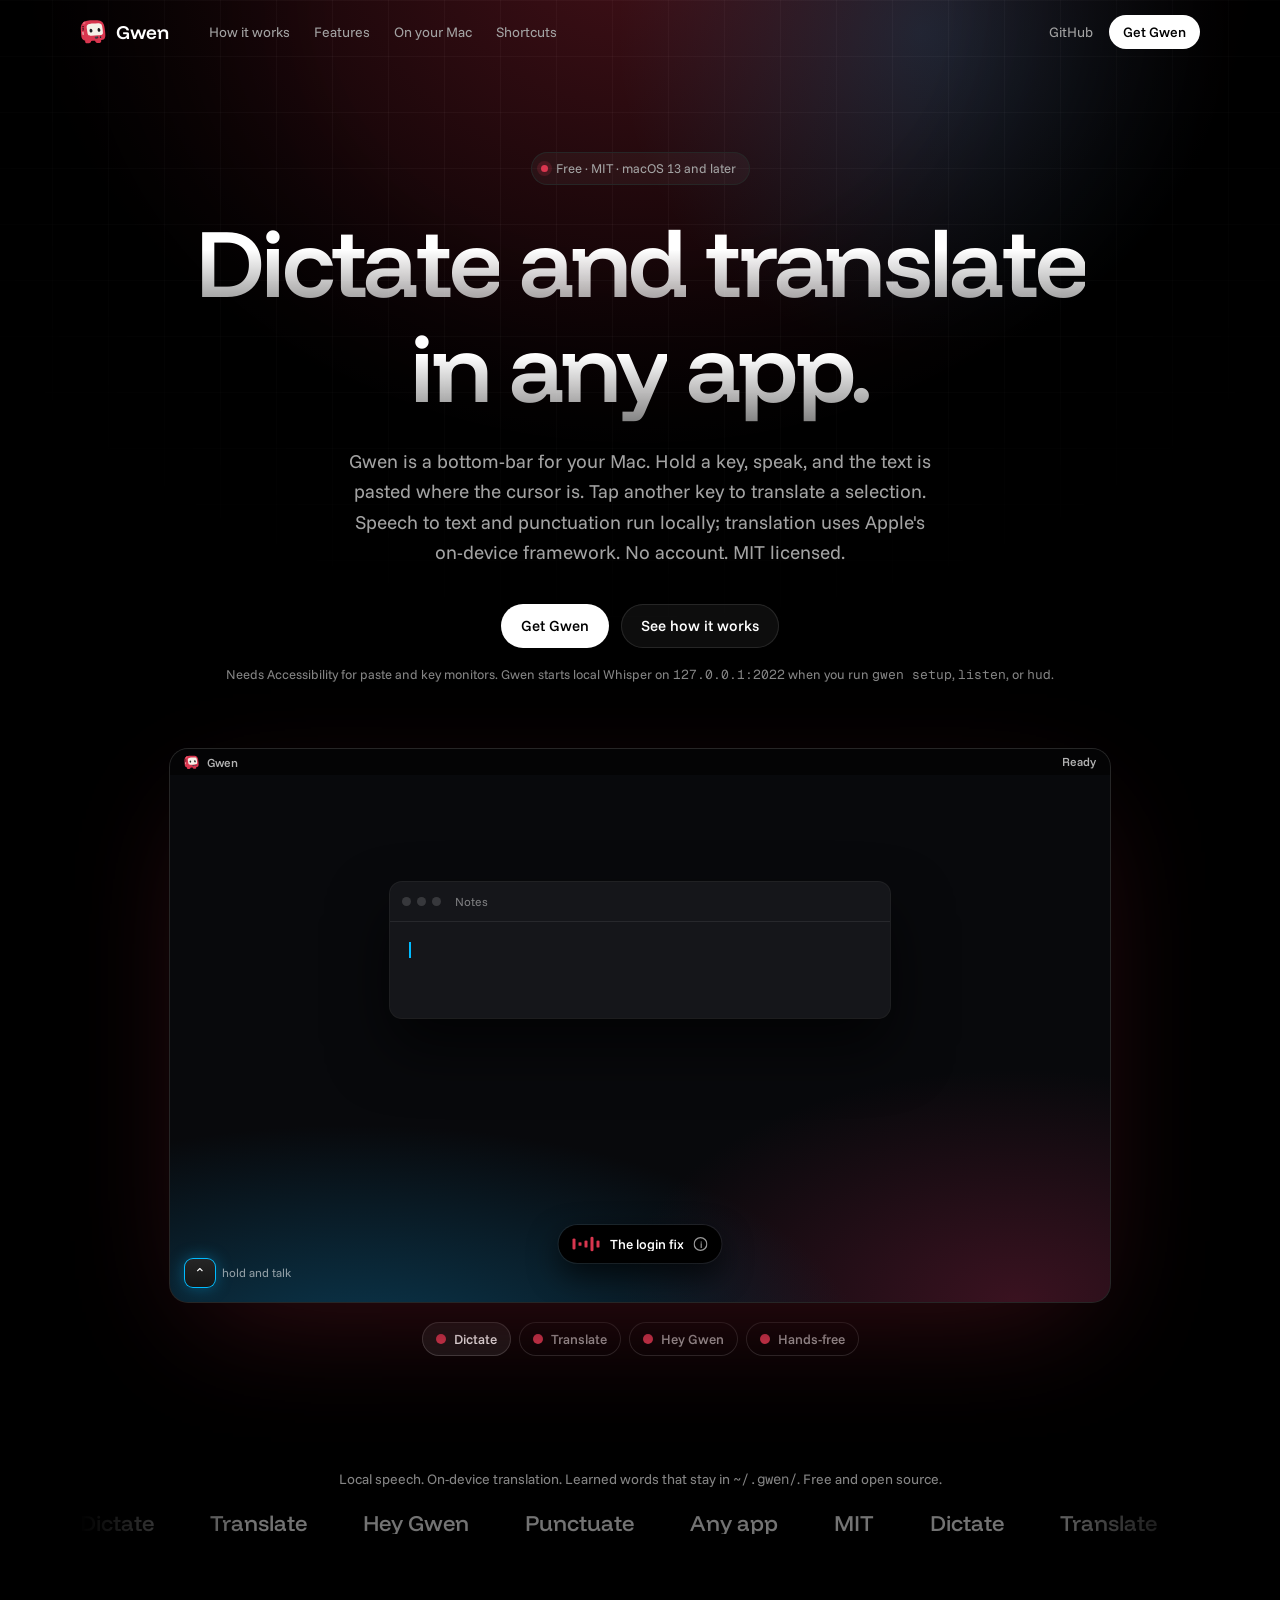
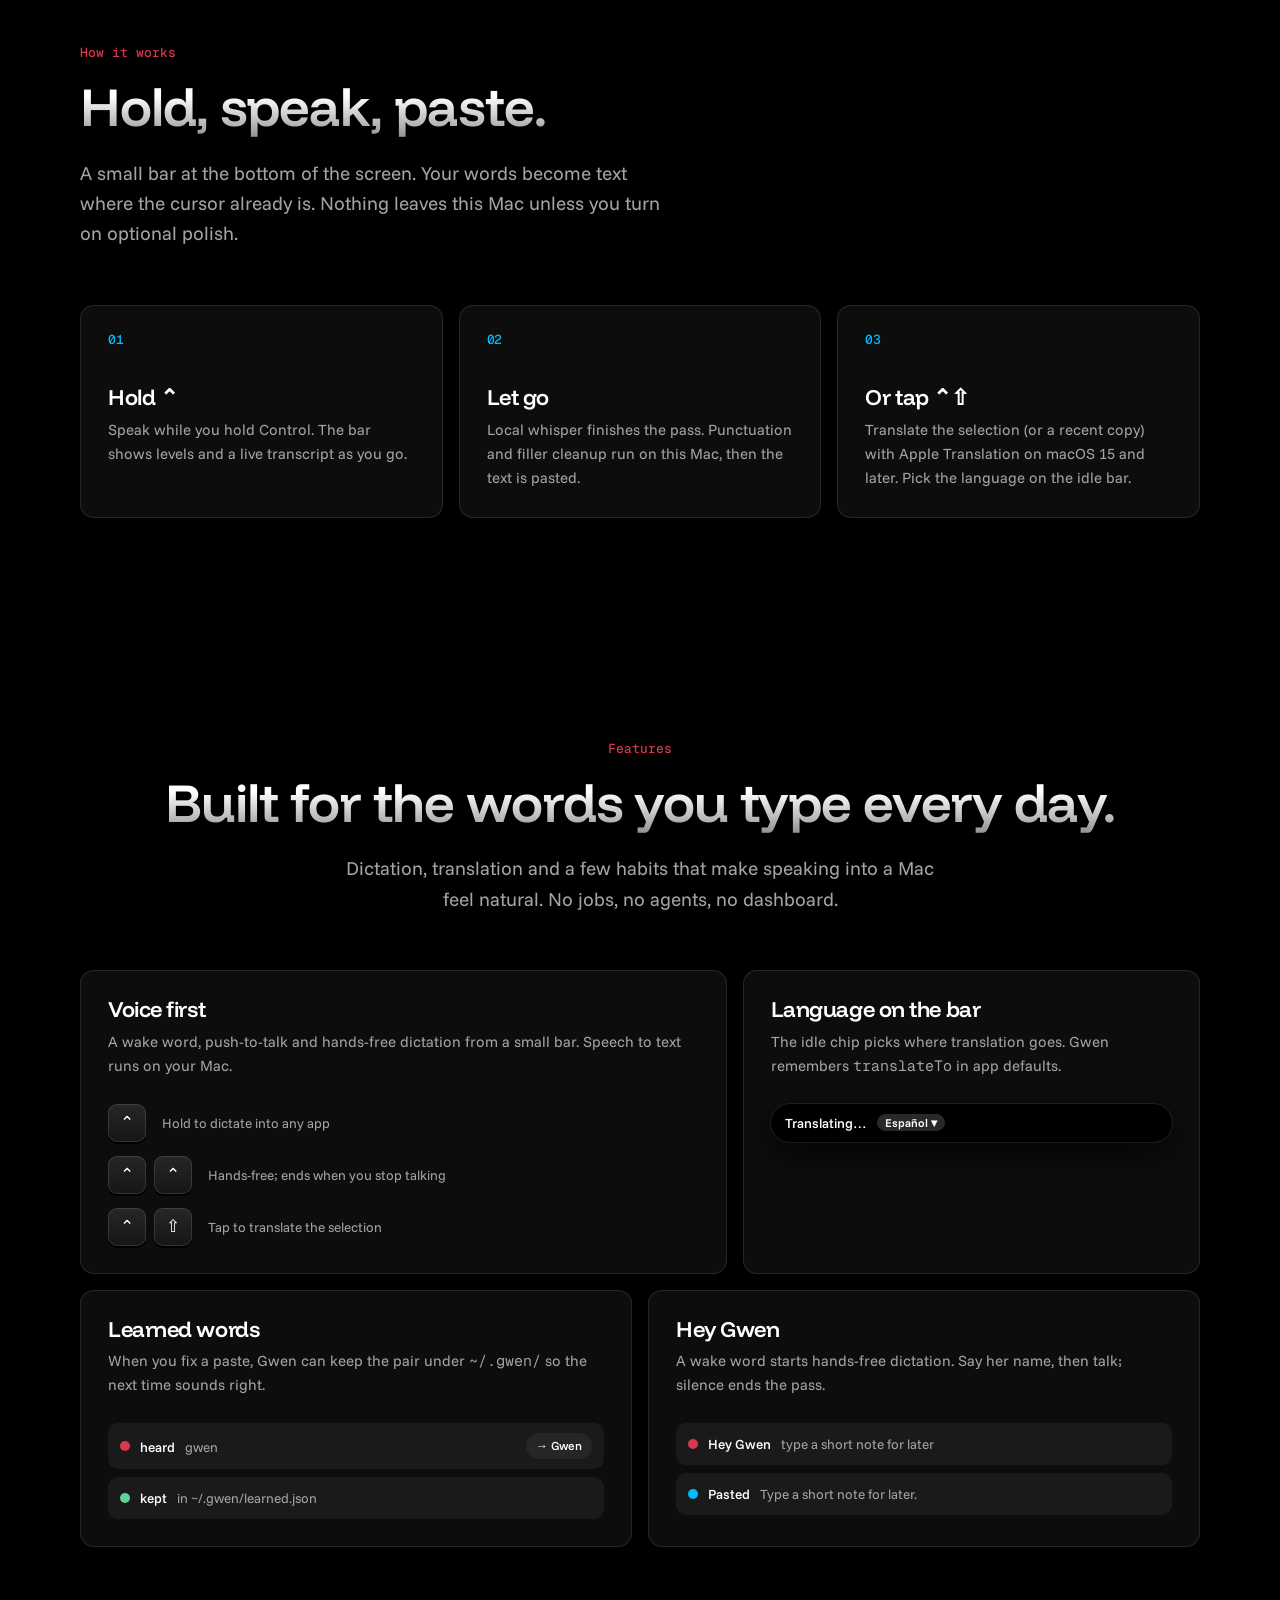
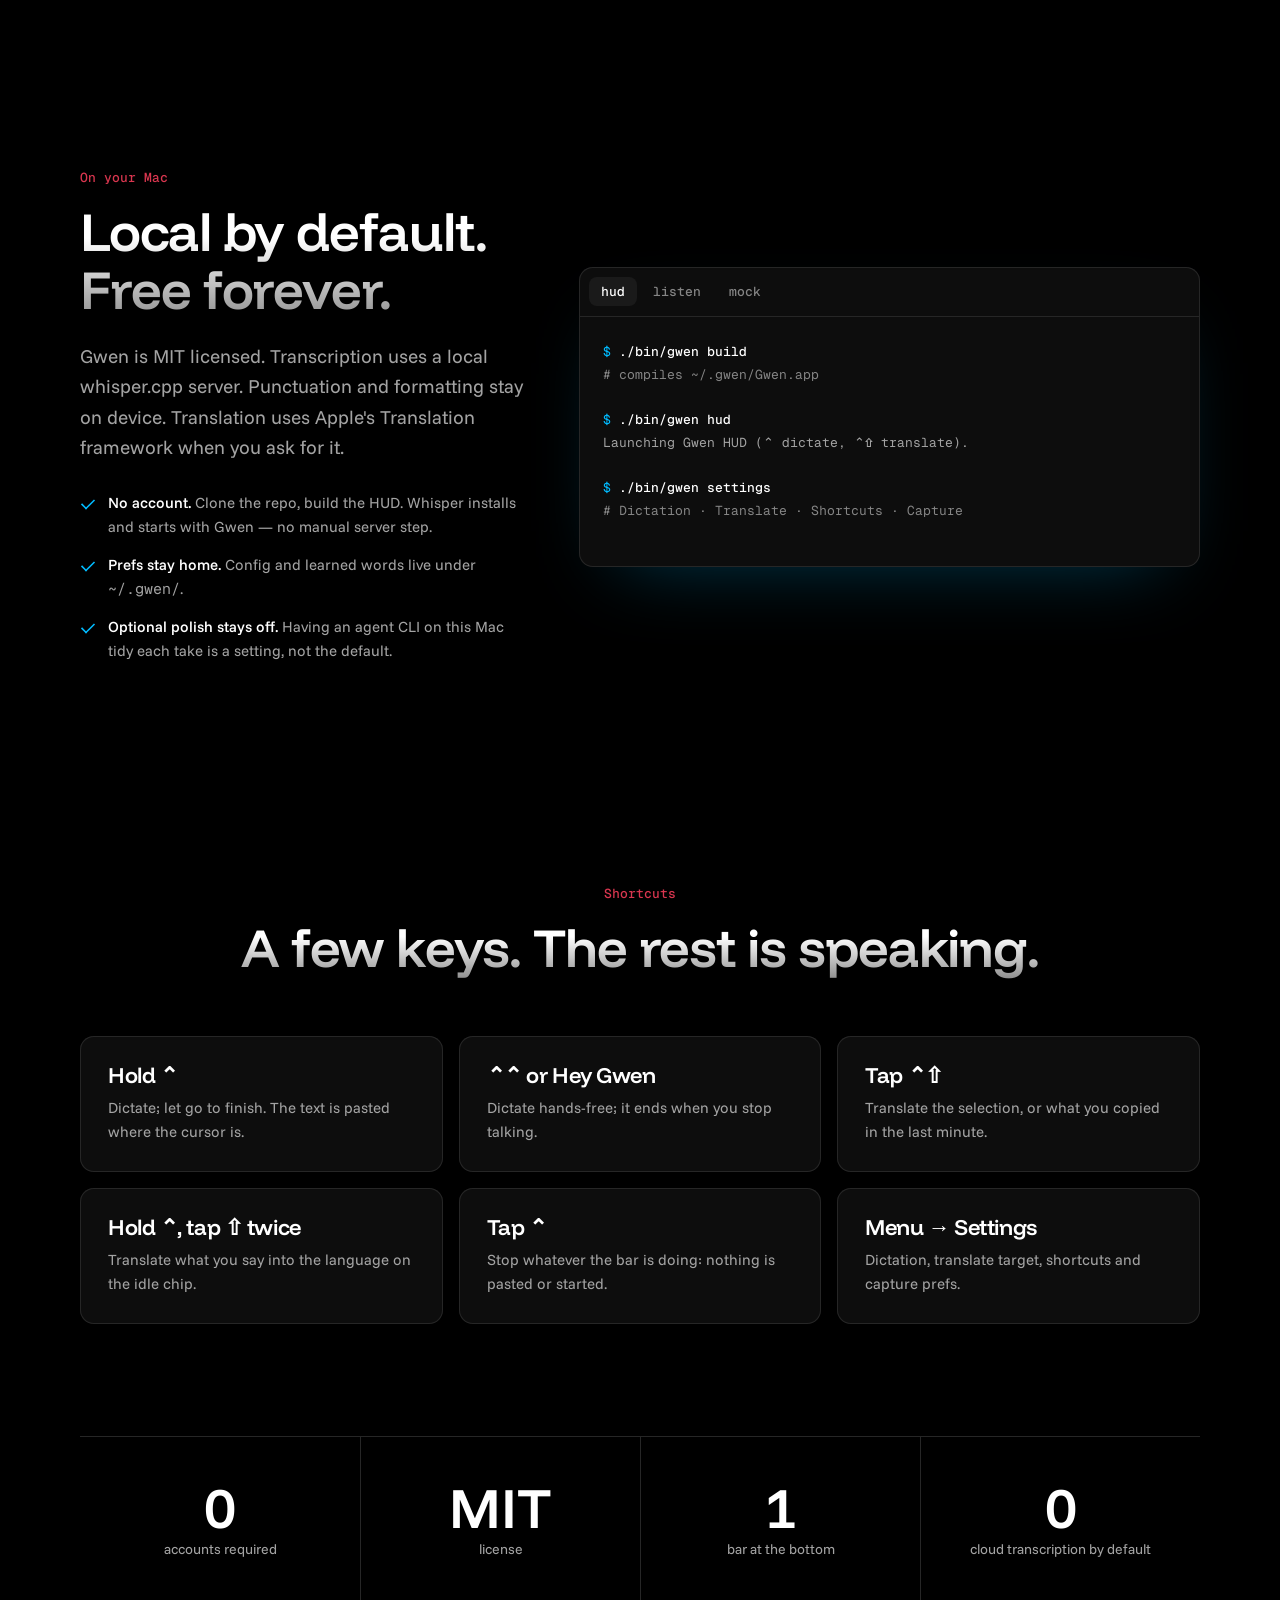
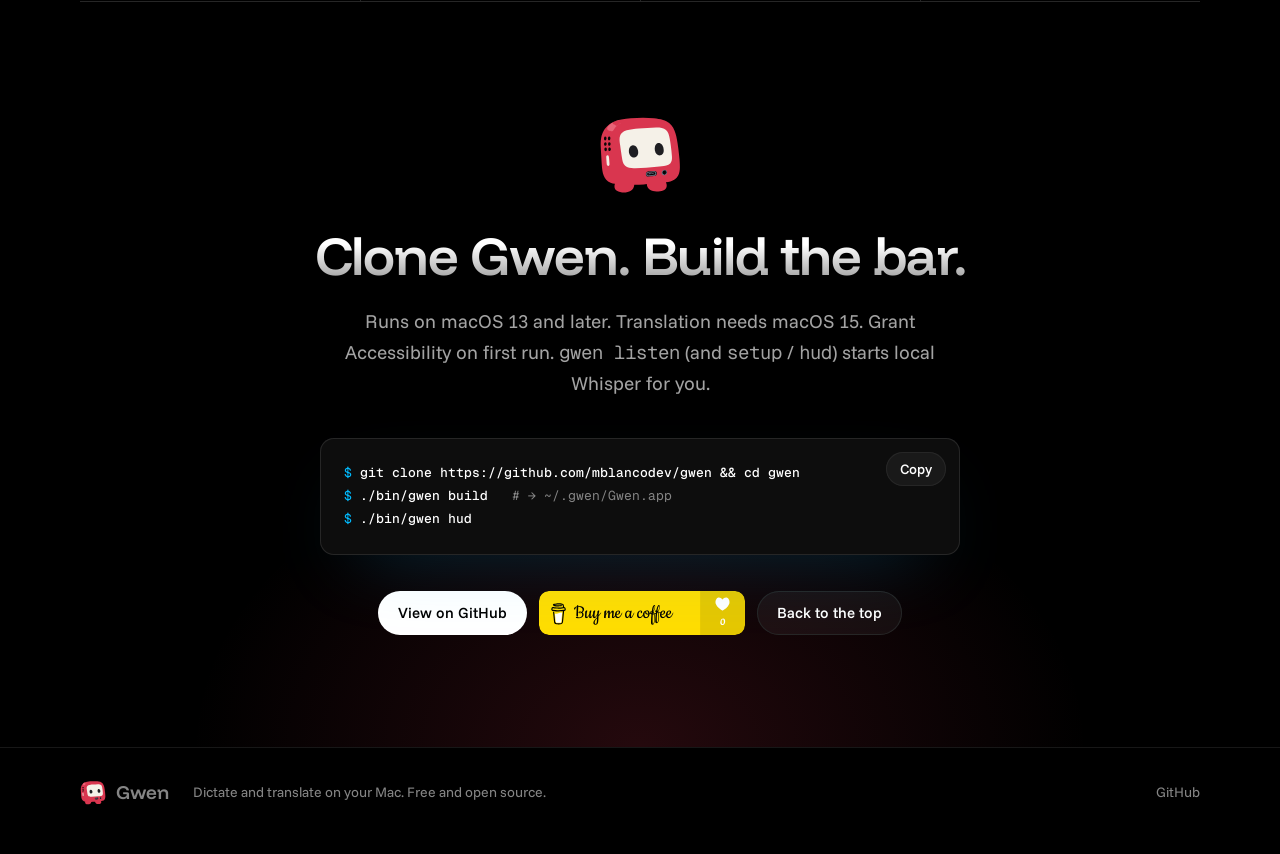
==== site/index.html @ 711492a8 "Gwen: dictation and translation in any app on macOS Hold a key, speak, and the text is pasted at the" ====
<!doctype html>
<html lang="en">
<head>
<meta charset="utf-8">
<meta name="viewport" content="width=device-width, initial-scale=1">
<meta name="color-scheme" content="dark">
<title>Gwen: dictate and translate in any app, on your Mac</title>
<meta name="description" content="Gwen is free, MIT-licensed dictation and translation for macOS. Hold a key, speak, and the text is pasted where the cursor is. Speech and translation stay on your Mac.">
<link rel="icon" href="favicon.ico" sizes="any">
<link rel="icon" type="image/svg+xml" href="favicon.svg">
<link rel="icon" type="image/png" sizes="32x32" href="favicon-32.png">
<link rel="icon" type="image/png" sizes="512x512" href="icon-512.png">
<link rel="apple-touch-icon" href="apple-touch-icon.png">
<link rel="preconnect" href="https://fonts.googleapis.com">
<link rel="preconnect" href="https://fonts.gstatic.com" crossorigin>
<link rel="stylesheet" href="https://fonts.googleapis.com/css2?family=Funnel+Display:wght@500;600&family=Funnel+Sans:wght@400;500&family=Geist+Mono:wght@400;500&display=swap">
<link rel="stylesheet" href="styles.css">
</head>
<body>
<svg width="0" height="0" style="position:absolute" aria-hidden="true"><symbol id="robot" viewBox="0 0 512 512"><defs>
    <linearGradient id="Gradient1" gradientUnits="userSpaceOnUse" x1="1292.47" y1="1421.67" x2="1276.6" y2="1465.92" gradientTransform="matrix(0.320593, 0, 0, 0.313243, -88.057869, -88.233398)">
      <stop class="stop0" offset="0" stop-opacity="1" stop-color="rgb(104,103,127)"/>
      <stop class="stop1" offset="1" stop-opacity="1" stop-color="rgb(107,118,136)"/>
    </linearGradient>
  </defs>
  <path id="body" fill="var(--body)" d="M 126.506 37.201 C 132.237 35.391 136.259 34.781 142.095 33.531 C 161.193 29.431 180.079 27.221 199.531 25.621 C 246.26 21.761 294.278 20.711 340.944 25.661 C 358.666 27.541 379.547 30.671 396.536 36.071 C 403.429 38.321 410.137 41.071 416.598 44.311 C 466.926 69.581 477.244 127.411 484.807 176.861 C 488.118 198.521 490.948 220.251 493.299 242.031 C 496.318 269.311 499.574 297.961 499.101 325.461 C 498.843 340.411 496.518 359.281 489.537 372.601 C 479.794 391.211 461.251 404.801 441.016 410.971 C 432.383 413.601 422.884 414.701 413.851 415.631 C 421.644 430.811 421.938 450.801 406.173 461.241 C 393.362 469.731 382.936 470.721 368.156 472.191 C 334.923 475.481 299.895 465.401 297.27 427.311 C 291.249 427.691 285.186 428.551 279.076 429.011 C 259.815 430.621 240.489 431.441 221.157 431.461 C 217.613 471.221 181.259 481.191 146.42 478.101 C 114.201 475.251 92.088 459.611 103.039 425.881 C 93.791 424.251 85.452 422.811 76.716 419.171 C 32.729 400.851 26.708 356.071 23.477 315.531 C 22.15 297.081 21.04 278.621 20.152 260.141 C 19.138 242.101 17.697 224.221 16.999 206.101 C 16.177 184.741 15.511 165.491 19.516 144.301 C 22.746 127.231 26.497 117.101 34.63 101.801 L 37.509 97.101 C 39.494 93.581 42.491 89.541 44.985 86.321 C 59.709 67.311 75.322 56.071 97.348 46.591 C 103.219 43.781 120.123 38.801 126.506 37.201 Z"/>
  <path id="shine" fill="var(--shine)" d="M 97.348 46.591 C 103.219 43.781 120.123 38.801 126.506 37.201 L 126.988 37.521 C 122.822 38.951 118.46 39.881 114.22 41.251 C 106.946 43.591 100.555 45.771 93.997 49.751 C 92.319 50.771 89.896 51.401 88.791 53.111 C 90.381 53.581 88.993 52.211 90.808 53.231 C 91.1 54.951 89.883 55.731 89.976 56.391 C 90.391 59.281 92.561 62.751 95.853 63.171 C 101.22 63.831 103.801 69.111 109.184 70.161 C 110.26 70.371 112.409 73.411 113.309 72.871 C 117.161 70.531 136.46 55.761 140.483 56.881 C 125.945 62.171 108.384 76.841 100.04 89.351 C 97.976 92.451 91.947 102.361 89.668 103.541 C 84.439 106.241 69.774 103.941 64.237 101.251 C 60.396 99.381 58.054 97.781 56.311 93.691 C 54.659 89.811 55.717 84.561 57.654 80.821 C 63.59 69.371 75.104 60.101 86.182 53.461 C 89.177 51.661 95.73 48.911 97.348 46.591 Z"/>
  <path id="screen" fill="var(--screen, rgb(245,241,232))" d="M 355.021 81.991 C 374.777 81.461 399.148 83.911 414.48 97.231 C 429 109.841 433.238 129.401 436.738 147.281 C 439.601 162.501 441.98 177.791 443.869 193.151 C 446.695 215.131 449.413 237.421 450.781 259.521 C 451.632 274.111 450.843 290.141 440.216 301.511 C 427.439 315.161 406.128 316.411 388.444 318.141 L 358.862 320.931 C 315.091 325.011 271.231 328.101 227.317 330.191 C 206.553 330.901 181.643 330.231 165.493 315.661 C 151.345 302.891 148.689 283.031 145.879 265.341 C 144.242 255.181 142.69 245.001 141.224 234.811 C 139.101 220.441 137.084 206.051 135.174 191.651 C 131.819 166.851 125.392 136.091 145.099 116.261 C 161.404 99.861 187.181 96.201 209.289 93.231 C 222.366 91.511 235.475 90.051 248.616 88.841 C 283.987 85.321 319.48 83.041 355.021 81.991 Z"/>
  <path id="eye-l" fill="rgb(30,30,34)" d="M 213.082 190.351 C 245.885 188.891 261.572 260.151 220.467 265.361 C 180.845 266.501 176.527 193.821 213.082 190.351 Z"/>
  <path id="eye-r" fill="rgb(30,30,34)" d="M 367.271 176.521 C 385.623 175.181 395.051 191.341 398.799 206.651 C 403.175 224.551 400.928 247.271 379.368 252.071 C 345.65 256.021 336.305 201.151 355.679 182.321 C 359.035 179.061 362.722 177.471 367.271 176.521 Z"/>
  <path fill="rgb(20,20,23)" d="M 340.941 347.041 C 350.248 346.321 357.041 348.221 358.833 358.721 C 360.18 364.891 357.304 375.331 350.264 377.131 C 338.193 380.211 322.612 380.271 310.196 381.591 C 300.543 382.561 293.557 381.141 292.111 370.021 C 291.104 362.481 294.131 353.071 302.345 350.731 C 306.637 349.511 312.854 349.471 317.364 349.091 L 340.941 347.041 Z"/>
  <path fill="rgb(114,119,139)" d="M 342.996 349.501 C 350.392 349.231 354.329 353.861 354.691 360.611 C 355.361 372.991 350.132 375.801 338.946 376.521 C 328.027 377.221 317.156 378.531 306.32 379.181 C 299.908 379.401 295.509 376.951 294.705 370.421 C 292.393 351.661 304.438 352.581 318.111 351.491 L 342.996 349.501 Z"/>
  <path fill="rgb(6,6,7)" d="M 321.513 372.941 C 315.95 372.551 310.061 374.941 304.518 373.821 C 303.008 373.521 301.963 372.741 301.165 371.451 C 299.78 369.211 299.754 365.091 300.405 362.611 C 300.841 360.961 302.062 359.061 303.668 358.271 C 307.189 356.521 342.146 353.661 345.714 354.961 C 347.199 355.501 348.494 357.251 349.017 358.661 C 350.276 362.081 349.254 366.101 347.635 369.211 C 347.888 372.901 324.417 373.891 321.513 372.941 Z"/>
  <path fill="rgb(155,162,182)" d="M 347.635 369.211 C 347.888 372.901 324.417 373.891 321.513 372.941 C 329.149 372.101 341.024 372.521 347.635 369.211 Z"/>
  <path fill="url(#Gradient1)" d="M 307.23 363.771 C 309.898 362.191 334.891 361.481 339.533 360.711 C 340.072 360.621 340.793 360.971 341.265 361.241 C 341.697 362.291 341.646 362.221 341.412 363.341 C 340.396 364.541 338.802 364.691 337.228 364.741 C 328.146 365.011 319.179 366.301 310.125 366.831 C 308.314 366.931 306.843 366.831 306.435 364.981 C 306.772 364.121 306.567 364.401 307.23 363.771 Z"/>
  <path fill="rgb(155,162,182)" d="M 307.23 363.771 C 309.898 362.191 334.891 361.481 339.533 360.711 C 340.072 360.621 340.793 360.971 341.265 361.241 C 338.847 361.991 330.544 362.281 327.578 362.561 C 321.067 363.191 314.396 363.791 307.878 364.241 C 307.301 363.911 307.487 364.101 307.23 363.771 Z"/>
  <path id="led" fill="var(--led)" d="M 57.575 251.081 C 67.215 251.731 66.96 262.991 67.483 270.051 C 68.362 281.921 69.712 293.981 70.191 305.881 C 70.395 310.941 68.142 314.721 63.009 316.231 C 58.824 315.951 54.929 313.121 54.118 308.981 C 52.642 301.461 52.418 293.451 51.768 285.761 C 51.05 277.281 50.214 268.541 50.198 260.031 C 50.288 255.601 53.17 252.001 57.575 251.081 Z"/>
  <path fill="rgb(114,119,139)" d="M 403.864 339.111 C 412.189 338.471 419.021 343.401 420.792 351.391 C 421.924 356.451 420.938 361.731 418.053 366.071 C 415.033 370.581 411.217 372.521 406.067 373.591 C 383.218 375.911 381.561 342.701 403.864 339.111 Z"/>
  <path fill="rgb(6,6,7)" d="M 401.848 344.391 C 408.798 342.871 414.859 345.701 416.307 352.881 C 417.02 356.521 416.238 360.281 414.128 363.361 C 412.334 365.921 409.653 367.791 406.506 368.361 C 404.265 368.761 401.957 368.591 399.799 367.881 C 389.271 362.871 391.188 348.951 401.848 344.391 Z"/>
  <path fill="rgb(20,20,23)" d="M 401.848 344.391 C 408.798 342.871 414.859 345.701 416.307 352.881 C 417.02 356.521 416.238 360.281 414.128 363.361 C 412.334 365.921 409.653 367.791 406.506 368.361 C 404.265 368.761 401.957 368.591 399.799 367.881 C 404.631 366.071 406.739 366.531 409.984 361.071 C 411.566 358.401 412.032 354.471 410.882 351.561 C 408.667 345.971 406.299 346.431 402.137 344.531 L 401.848 344.391 Z"/>
  <path fill="rgb(6,6,7)" d="M 66.418 137.031 C 67.072 136.991 68.934 136.881 69.444 137.021 C 77.457 139.281 77.167 152.531 72.783 157.801 C 71.928 158.831 70.752 159.611 69.662 160.341 C 60.442 160.781 59.487 150.921 61.083 144.151 C 61.836 140.951 63.516 138.661 66.418 137.031 Z"/>
  <path fill="rgb(6,6,7)" d="M 43.517 137.011 C 53.509 136.771 54.79 156.551 44.931 160.841 C 34.185 161.501 33.781 140.631 43.517 137.011 Z"/>
  <path fill="rgb(6,6,7)" d="M 69.017 204.001 C 69.858 203.981 71.597 203.891 72.339 204.181 C 78.384 206.501 79.536 214.821 77.569 220.121 C 76.527 222.931 75.052 224.601 72.338 225.841 C 61.729 227.541 58.778 208.711 69.017 204.001 Z"/>
  <path fill="rgb(6,6,7)" d="M 67.439 171.501 C 76.209 170.771 78.131 179.681 76.5 186.551 C 75.785 189.551 73.972 191.661 71.228 193.171 C 60.605 195.971 57.77 176.031 67.439 171.501 Z"/>
  <path fill="rgb(6,6,7)" d="M 44.774 204.651 C 53.4 204.171 55.127 213.121 53.625 219.851 C 52.94 222.911 51.027 224.981 48.255 226.491 C 39.173 227.081 37.609 217.491 39.404 210.691 C 40.186 207.741 42.09 206.031 44.774 204.651 Z"/>
  <path fill="rgb(6,6,7)" d="M 44.197 171.801 C 54.325 172.341 55.699 189.941 45.944 194.011 C 41.959 194.071 39.077 192.151 37.987 188.391 C 36.128 181.961 36.862 174.071 44.197 171.801 Z"/></symbol></svg>

<nav id="nav"><div class="wrap">
  <a class="brand" style="--body:#d9364f;--shine:#ea6377;--led:#f4f0e6" href="#top"><svg aria-hidden="true"><use href="#robot"/></svg>Gwen</a>
  <ul>
    <li><a href="#how">How it works</a></li>
    <li><a href="#features">Features</a></li>
    <li><a href="#local">On your Mac</a></li>
    <li><a href="#keys">Shortcuts</a></li>
  </ul>
  <div class="right">
    <a href="https://github.com/mblancodev/gwen">GitHub</a>
    <a class="btn primary small" href="#install">Get Gwen</a>
  </div>
</div></nav>

<main id="top">
<section class="hero"><div class="wrap">
  <div class="pill"><i></i><span class="shiny">Free · MIT · macOS 13 and later</span></div>
  <h1><span style="--i:0">Dictate</span> <span style="--i:1">and</span> <span style="--i:2">translate</span><br><span style="--i:3">in</span> <span style="--i:4">any</span> <span style="--i:5">app.</span></h1>
  <p class="lede">Gwen is a bottom-bar for your Mac. Hold a key, speak, and the text is pasted where the cursor is. Tap another key to translate a selection. Speech to text and punctuation run locally; translation uses Apple's on-device framework. No account. MIT licensed.</p>
  <div class="cta">
    <a class="btn primary" href="#install">Get Gwen</a>
    <a class="btn ghost" href="#how">See how it works</a>
  </div>
  <small>Needs Accessibility for paste and key monitors. Gwen starts local Whisper on <code>127.0.0.1:2022</code> when you run <code>gwen setup</code>, <code>listen</code>, or <code>hud</code>.</small>

  <div class="desk" id="desk" aria-label="Demo: Gwen's bar at the bottom of the screen" role="img">
    <div class="menubar"><span><svg class="gwen"><use href="#robot"/></svg>Gwen</span><span id="mb">Ready</span></div>
    <div class="win" id="win"><div><i></i><i></i><i></i><span>Notes</span></div><p id="doc"></p></div>
    <div class="held" id="held"></div>
    <div class="bar off" id="bar"><svg class="sine" viewBox="0 0 30 16"><path d="M1 8Q5.7 0 10.3 8T19.7 8T29 8"/></svg><span class="wave"><i style="--i:0"></i><i style="--i:1"></i><i style="--i:2"></i><i style="--i:3"></i><i style="--i:4"></i></span><span id="say"></span><span class="chip" id="chip"></span><i class="info">i</i></div>
    <svg class="peek gwen" id="peek"><use href="#robot"/></svg><span class="say" id="line"></span>
    <i class="tapdot"></i>
  </div>
  <div class="scenes" id="scenes" role="group" aria-label="Pick a demo"></div>
</div></section>

<section class="loop" aria-label="What Gwen does"><div class="wrap">
  <p>Local speech. On-device translation. Learned words that stay in <code>~/.gwen/</code>. Free and open source.</p>
  <div class="mask"><div class="track" id="track"><span>Dictate</span><span>Translate</span><span>Hey Gwen</span><span>Punctuate</span><span>Any app</span><span>MIT</span></div></div>
</div></section>

<section id="how"><div class="wrap">
  <div class="head rv"><p class="kicker">How it works</p><h2 class="h2">Hold, speak, paste.</h2>
    <p class="lede">A small bar at the bottom of the screen. Your words become text where the cursor already is. Nothing leaves this Mac unless you turn on optional polish.</p></div>
  <ul class="pipe" style="grid-template-columns: repeat(3, 1fr)">
    <li class="card rv" style="--d:0"><h3>Hold ⌃</h3><p>Speak while you hold Control. The bar shows levels and a live transcript as you go.</p></li>
    <li class="card rv" style="--d:1"><h3>Let go</h3><p>Local whisper finishes the pass. Punctuation and filler cleanup run on this Mac, then the text is pasted.</p></li>
    <li class="card rv" style="--d:2"><h3>Or tap ⌃⇧</h3><p>Translate the selection (or a recent copy) with Apple Translation on macOS 15 and later. Pick the language on the idle bar.</p></li>
  </ul>
</div></section>

<section id="features"><div class="wrap">
  <div class="head center rv"><p class="kicker">Features</p><h2 class="h2">Built for the words you type every day.</h2>
    <p class="lede">Dictation, translation and a few habits that make speaking into a Mac feel natural. No jobs, no agents, no dashboard.</p></div>
  <div class="bento">
    <article class="card c7 rv" style="--glow:#d9364f38"><h3>Voice first</h3><p>A wake word, push-to-talk and hands-free dictation from a small bar. Speech to text runs on your Mac.</p>
      <div class="art keys">
        <div><kbd>⌃</kbd><span>Hold to dictate into any app</span></div>
        <div><kbd>⌃</kbd><kbd>⌃</kbd><span>Hands-free; ends when you stop talking</span></div>
        <div><kbd>⌃</kbd><kbd>⇧</kbd><span>Tap to translate the selection</span></div>
      </div></article>
    <article class="card c5 rv" style="--d:1;--glow:#d9364f38"><h3>Language on the bar</h3><p>The idle chip picks where translation goes. Gwen remembers <code>translateTo</code> in app defaults.</p>
      <div class="art">
        <div class="bar" style="position:relative;opacity:1;translate:none;bottom:auto;left:auto;transform:none;margin:0;max-width:100%" data-mode="translate"><span class="wave"><i style="--i:0"></i><i style="--i:1"></i><i style="--i:2"></i></span><span>Translating…</span><span class="chip">Español</span></div>
      </div></article>
    <article class="card c6 rv" style="--d:0"><h3>Learned words</h3><p>When you fix a paste, Gwen can keep the pair under <code>~/.gwen/</code> so the next time sounds right.</p>
      <div class="art rows">
        <div><i class="swatch" style="--c:var(--cherry)"></i><b>heard</b> gwen <span class="btn ghost">→ Gwen</span></div>
        <div><i class="swatch" style="--c:var(--good)"></i><b>kept</b> in ~/.gwen/learned.json</div>
      </div></article>
    <article class="card c6 rv" style="--d:1"><h3>Hey Gwen</h3><p>A wake word starts hands-free dictation. Say her name, then talk; silence ends the pass.</p>
      <div class="art rows">
        <div><i class="swatch" style="--c:var(--cherry)"></i><b>Hey Gwen</b> type a short note for later</div>
        <div><i class="swatch" style="--c:var(--cyan)"></i><b>Pasted</b> Type a short note for later.</div>
      </div></article>
  </div>
</div></section>

<section id="local"><div class="wrap split">
  <div class="rv"><p class="kicker">On your Mac</p><h2 class="h2">Local by default. Free forever.</h2>
    <p class="lede">Gwen is MIT licensed. Transcription uses a local whisper.cpp server. Punctuation and formatting stay on device. Translation uses Apple's Translation framework when you ask for it.</p>
    <ul class="ticks">
      <li><b>No account.</b> Clone the repo, build the HUD. Whisper installs and starts with Gwen — no manual server step.</li>
      <li><b>Prefs stay home.</b> Config and learned words live under <code>~/.gwen/</code>.</li>
      <li><b>Optional polish stays off.</b> Having an agent CLI on this Mac tidy each take is a setting, not the default.</li>
    </ul></div>
  <div class="term rv" style="--d:1">
    <div role="tablist" aria-label="Gwen commands">
      <button role="tab" aria-selected="true" aria-controls="p-hud" id="t-hud">hud</button>
      <button role="tab" aria-selected="false" aria-controls="p-listen" id="t-listen" tabindex="-1">listen</button>
      <button role="tab" aria-selected="false" aria-controls="p-mock" id="t-mock" tabindex="-1">mock</button>
    </div>
    <div role="tabpanel" id="p-hud" aria-labelledby="t-hud"><pre><span class="a">$</span> <b>./bin/gwen build</b>
<span class="c"># compiles ~/.gwen/Gwen.app</span>

<span class="a">$</span> <b>./bin/gwen hud</b>
Launching Gwen HUD (⌃ dictate, ⌃⇧ translate).

<span class="a">$</span> <b>./bin/gwen settings</b>
<span class="c"># Dictation · Translate · Shortcuts · Capture</span></pre></div>
    <div role="tabpanel" id="p-listen" aria-labelledby="t-listen" hidden><pre><span class="c"># ensures Whisper on 127.0.0.1:2022 (installs on first run)</span>
<span class="a">$</span> <b>./bin/gwen listen</b>
gwen listen: hold ⌃ to dictate, ⌃⌃ or Hey Gwen
for hands-free. Ctrl-C to quit.

<span class="c"># or: ./bin/gwen setup   # install/start Whisper only</span></pre></div>
    <div role="tabpanel" id="p-mock" aria-labelledby="t-mock" hidden><pre><span class="a">$</span> <b>./bin/gwen mock bar</b>
<span class="c"># scripted dictate → clean → paste</span>

<span class="a">$</span> <b>./bin/gwen mock translate</b>
<span class="a">$</span> <b>./bin/gwen mock punctuation</b>
<span class="c"># before/after samples in the terminal</span></pre></div>
  </div>
</div></section>

<section id="keys"><div class="wrap">
  <div class="head center rv"><p class="kicker">Shortcuts</p><h2 class="h2">A few keys. The rest is speaking.</h2></div>
  <div class="three">
    <div class="card rv" style="--d:0"><h3>Hold ⌃</h3><p>Dictate; let go to finish. The text is pasted where the cursor is.</p></div>
    <div class="card rv" style="--d:1"><h3>⌃⌃ or Hey Gwen</h3><p>Dictate hands-free; it ends when you stop talking.</p></div>
    <div class="card rv" style="--d:2"><h3>Tap ⌃⇧</h3><p>Translate the selection, or what you copied in the last minute.</p></div>
  </div>
  <div class="three" style="margin-top:16px">
    <div class="card rv" style="--d:0"><h3>Hold ⌃, tap ⇧ twice</h3><p>Translate what you say into the language on the idle chip.</p></div>
    <div class="card rv" style="--d:1"><h3>Tap ⌃</h3><p>Stop whatever the bar is doing: nothing is pasted or started.</p></div>
    <div class="card rv" style="--d:2"><h3>Menu → Settings</h3><p>Dictation, translate target, shortcuts and capture prefs.</p></div>
  </div>
</div></section>

<div class="wrap nums rv">
  <div><b data-n="0">0</b>accounts required</div>
  <div><b>MIT</b>license</div>
  <div><b data-n="1">1</b>bar at the bottom</div>
  <div><b data-n="0">0</b>cloud transcription by default</div>
</div>

<section class="install" id="install"><div class="wrap">
  <div class="duo rv"><svg class="gwen"><use href="#robot"/></svg></div>
  <h2 class="h2 rv">Clone Gwen. Build the bar.</h2>
  <p class="lede rv" style="margin-inline:auto">Runs on macOS 13 and later. Translation needs macOS 15. Grant Accessibility on first run. <code>gwen listen</code> (and <code>setup</code> / <code>hud</code>) starts local Whisper for you.</p>
  <div class="term rv"><button class="btn ghost small copy" id="copy">Copy</button><pre id="cmd"><span class="a">$</span> <b>git clone https://github.com/mblancodev/gwen && cd gwen</b>
<span class="a">$</span> <b>./bin/gwen build</b>   <span class="c"># → ~/.gwen/Gwen.app</span>
<span class="a">$</span> <b>./bin/gwen hud</b></pre></div>
  <div class="cta rv">
    <a class="btn primary" href="https://github.com/mblancodev/gwen">View on GitHub</a>
    <a class="bmc" href="https://www.buymeacoffee.com/manuelblancodev" target="_blank" rel="noopener noreferrer" aria-label="Buy me a coffee">
      <img src="buymeacoffee.svg" width="217" height="48" alt="Buy me a coffee">
    </a>
    <a class="btn ghost" href="#top">Back to the top</a>
  </div>
</div></section>
</main>

<footer><div class="wrap">
  <a class="brand" style="--body:#d9364f;--shine:#ea6377;--led:#f4f0e6" href="#top"><svg aria-hidden="true"><use href="#robot"/></svg>Gwen</a>
  <span>Dictate and translate on your Mac. Free and open source.</span>
  <a href="https://github.com/mblancodev/gwen" style="margin-left:auto">GitHub</a>
</div></footer>

<script src="site.js"></script>
</body>
</html>
---- site/styles.css ----
/* Dark tokens: ink on black, cyan + cherry, hairline rings. Gwen leads with cherry. */
:root {
  --page: #000; --surface: #0d0d0d; --raised: #141414; --field: #1a1a1a;
  --ink: #fff; --ink-2: #a3a3a3; --ink-3: #858585;
  --line-soft: #171717; --line: #262626; --line-strong: #3d3d3d;
  --cyan: #0bf; --cherry: #d9364f; --warn: #f5b74a; --bad: #ee5c61; --good: #5fd39a;
  --body: #1e1e22; --shine: #494b55; --led: #6ed6f3;
  --r: 14px; --ease: cubic-bezier(.23, 1, .32, 1);
  --sans: "Funnel Sans", -apple-system, BlinkMacSystemFont, sans-serif;
  --display: "Funnel Display", var(--sans);
  --mono: "Geist Mono", ui-monospace, "SF Mono", Menlo, monospace;
  color-scheme: dark;
}
* { box-sizing: border-box; }
[hidden] { display: none !important; }
/* Scroll: site.js lerp for wheel + ease for hash links. No CSS smooth / scroll-snap (those fight or feel sluggish). */
html { scroll-behavior: auto; scroll-padding-top: 72px; }
body { margin: 0; background: var(--page); color: var(--ink); font: 400 16px/1.6 var(--sans); -webkit-font-smoothing: antialiased; overflow-x: hidden; cursor: default; }
a[href], button { cursor: pointer; }
a { color: inherit; text-decoration: none; }
h1, h2, h3, p { margin: 0; }
h1, h2, h3 { font-family: var(--display); font-weight: 600; letter-spacing: -.02em; line-height: 1.08; text-wrap: balance; }
code, kbd, pre { font-family: var(--mono); }
:focus-visible { outline: 2px solid var(--cherry); outline-offset: 3px; border-radius: 6px; }
.wrap { width: min(1120px, 100% - 32px); margin-inline: auto; }
section { padding: 112px 0; position: relative; }
.kicker { font: 500 13px/1 var(--mono); color: var(--cherry); margin-bottom: 18px; }
.h2 { font-size: clamp(32px, 5vw, 54px); background: linear-gradient(180deg, #fff 30%, #ffffff8c); -webkit-background-clip: text; background-clip: text; color: transparent; padding-bottom: .08em; }
.lede { color: var(--ink-2); font-size: clamp(16px, 1.6vw, 19px); max-width: 60ch; margin-top: 18px; text-wrap: pretty; }
.head { margin-bottom: 56px; }
.head.center { text-align: center; }
.head.center .lede { margin-inline: auto; }
.robot { display: block; width: 100%; height: 100%; overflow: visible; }
.gwen { --body: #d9364f; --shine: #ea6377; --led: #f4f0e6; }
#eye-l, #eye-r { transform-box: fill-box; transform-origin: center; animation: blink 5.5s infinite; }
@keyframes blink { 0%, 95%, 100% { transform: scaleY(1); } 97.5% { transform: scaleY(.1); } }

/* buttons */
.btn { display: inline-flex; align-items: center; gap: 8px; height: 44px; padding: 0 20px; border-radius: 999px; font: 500 15px/1 var(--sans); border: 0; transition: transform .15s var(--ease), background .15s, box-shadow .15s; }
.btn:active { transform: scale(.97); }
.btn.primary { background: #fff; color: #000; }
.btn.primary:hover { background: #e6e6e6; }
.btn.ghost { background: #ffffff0d; color: var(--ink); box-shadow: inset 0 0 0 1px var(--line); }
.btn.ghost:hover { background: #ffffff1a; box-shadow: inset 0 0 0 1px var(--line-strong); }
.btn.small { height: 34px; padding: 0 14px; font-size: 14px; }

/* nav */
nav { position: absolute; inset: 0 0 auto; z-index: 50; }
nav .wrap { display: flex; align-items: center; height: 64px; gap: 28px; }
.brand { display: flex; align-items: center; gap: 10px; font: 600 19px/1 var(--display); }
.brand svg { width: 26px; height: 26px; }
nav ul { display: flex; gap: 24px; list-style: none; margin: 0 auto 0 12px; padding: 0; font-size: 14px; color: var(--ink-2); }
nav ul a:hover { color: var(--ink); }
nav .right { display: flex; align-items: center; gap: 16px; font-size: 14px; color: var(--ink-2); }
nav .right > a:not(.btn):hover { color: var(--ink); }

/* hero */
.hero { padding: 152px 0 72px; text-align: center; }
.hero::before { content: ""; position: absolute; inset: 0 0 auto; height: 820px; pointer-events: none; z-index: -1;
  background: radial-gradient(70% 90% at 50% -8%, #d9364f4d, transparent 70%), radial-gradient(34% 56% at 72% 4%, #00bbff2e, transparent 70%),
    linear-gradient(#ffffff09 1px, transparent 1px) 0 0 / 100% 56px, linear-gradient(90deg, #ffffff09 1px, transparent 1px) 50% 0 / 56px 100%;
  -webkit-mask-image: radial-gradient(80% 100% at 50% 0, #000 30%, transparent 78%); mask-image: radial-gradient(80% 100% at 50% 0, #000 30%, transparent 78%); }
/* The glow and grid fall behind the text at half the scroll. Browsers without scroll timelines leave it still. */
@supports (animation-timeline: scroll()) {
  .hero::before { animation: drift linear both; animation-timeline: scroll(); animation-range: 0 820px; }
  @keyframes drift { to { translate: 0 420px; } }
}
.pill { display: inline-flex; align-items: center; gap: 8px; padding: 6px 14px 6px 10px; border-radius: 999px; font-size: 13px; color: var(--ink-2); background: #ffffff0a; box-shadow: inset 0 0 0 1px var(--line); margin-bottom: 28px; }
.pill i { width: 7px; height: 7px; border-radius: 50%; background: var(--cherry); box-shadow: 0 0 0 4px #d9364f2e; }
.shiny { background: linear-gradient(110deg, var(--ink-2) 40%, #fff 50%, var(--ink-2) 60%) 0 0 / 250% 100%; -webkit-background-clip: text; background-clip: text; color: transparent; animation: shine 4s linear infinite; }
@keyframes shine { from { background-position: 120% 0; } to { background-position: -120% 0; } }
/* the gradient sits on each word: a word that animates paints on its own layer, so the heading's wouldn't show through */
.hero h1 { font-size: clamp(44px, 8.4vw, 96px); letter-spacing: -.035em; line-height: 1; }
.hero h1 span { display: inline-block; padding-bottom: .1em; background: linear-gradient(180deg, #fff 35%, #ffffff80); -webkit-background-clip: text; background-clip: text; color: transparent; opacity: 0; filter: blur(12px); transform: translateY(18px); animation: rise .9s var(--ease) forwards; animation-delay: calc(var(--i) * 90ms); }
@keyframes rise { to { opacity: 1; filter: none; transform: none; } }
.hero .lede { margin: 22px auto 0; }
.cta { display: flex; gap: 12px; justify-content: center; flex-wrap: wrap; margin-top: 36px; }
.hero small { display: block; margin-top: 16px; color: var(--ink-3); font-size: 13px; }

/* hero demo: a desktop with a top tab, the bottom bar and a robot behind it */
.desk { position: relative; margin: 64px auto 0; max-width: 940px; aspect-ratio: 16 / 9.4; border-radius: 18px; overflow: hidden; text-align: left;
  background: radial-gradient(90% 70% at 20% 110%, #0b3a52, transparent 60%), radial-gradient(70% 70% at 90% 100%, #3a1220, transparent 60%), #08090c;
  box-shadow: 0 0 0 1px var(--line), 0 40px 120px -30px #d9364f40, 0 30px 60px -20px #000; }
.menubar { position: absolute; inset: 0 0 auto; height: 26px; background: #0000008c; display: flex; align-items: center; justify-content: space-between; padding: 0 14px; font: 500 12px/1 var(--sans); color: #ffffffb3; }
.menubar svg { width: 15px; height: 15px; vertical-align: -3px; margin-right: 8px; }
.tab { position: absolute; top: 0; left: 50%; height: 60px; min-width: 180px; max-width: 86%; background: #000; border-radius: 0 0 6px 6px; padding: 28px 12px 6px; font: 500 12.5px/1.3 var(--sans); color: #fff; white-space: nowrap;
  transform: translate(-50%, -100%); transition: transform .5s var(--ease); box-shadow: 0 8px 30px #0009; z-index: 2; }
.tab.down { transform: translate(-50%, 0); }
.tab .row { display: flex; align-items: center; gap: 10px; height: 26px; }
.tab .dot { width: 6px; height: 6px; border-radius: 50%; background: var(--cyan); flex: none; animation: pulse 1.2s ease-in-out infinite; }
.tab[data-kind="ask"] .dot { background: var(--bad); }
.tab #doing { overflow: hidden; text-overflow: ellipsis; }
@keyframes pulse { 50% { opacity: .35; } }
.tab .acts { margin-left: auto; display: flex; gap: 6px; }
.tab .acts span { padding: 3px 9px; border-radius: 999px; background: #d9d9d9; color: #000; font-weight: 600; font-size: 11.5px; }
.tab .acts [data-a="Yes"] { background: var(--good); }
.tab .acts [data-a="Expand"] { background: var(--cyan); }
.card-pr { position: absolute; left: 50%; top: 47%; width: min(430px, 82%); padding: 18px 20px; border-radius: 14px; background: #101114f2; box-shadow: 0 0 0 1px #ffffff1f, 0 30px 60px #000a;
  opacity: 0; transform: translate(-50%, -44%) scale(.96); transition: opacity .4s, transform .5s var(--ease); font-size: 13.5px; }
.card-pr.on { opacity: 1; transform: translate(-50%, -50%); }
.card-pr b { display: block; font: 600 16px/1.3 var(--display); margin: 6px 0 10px; }
.card-pr .tag { font: 500 11.5px/1 var(--mono); color: var(--good); }
.card-pr ul { list-style: none; padding: 0; margin: 0; display: grid; grid-template-columns: 1fr 1fr; gap: 6px 14px; color: var(--ink-2); }
.card-pr li::before { content: "✓ "; color: var(--good); }
.steps { position: absolute; left: 50%; top: 47%; transform: translate(-50%, -50%); display: flex; gap: 8px; align-items: center; font: 500 12px/1 var(--mono); color: #ffffff59; transition: opacity .3s; }
.steps.off { opacity: 0; }
.steps span { padding: 8px 12px; border-radius: 999px; box-shadow: inset 0 0 0 1px #ffffff1f; transition: color .3s, background .3s, box-shadow .3s; }
.steps span.on { color: #000; background: var(--cyan); box-shadow: 0 0 24px #00bbff80; }
.steps span.was { color: #fff; }
.steps em { width: 14px; height: 1px; background: #ffffff33; }
.bar { position: absolute; bottom: 7%; left: 50%; transform: translateX(-50%); display: flex; align-items: center; gap: 10px; height: 38px; max-width: 88%; padding: 0 14px; border-radius: 19px; background: #000; color: #fff; font: 500 13.5px/1 var(--sans); white-space: nowrap; box-shadow: 0 0 0 1px #ffffff14, 0 12px 30px #000a; transition: opacity .3s, translate .4s var(--ease); z-index: 2; }
.bar.off { opacity: 0; translate: 0 60px; }
.bar .wave { display: flex; gap: 3px; align-items: center; height: 18px; }
.bar .wave i { width: 3px; height: 100%; border-radius: 2px; background: var(--tint, var(--cyan)); transform: scaleY(.25); animation: wave .9s ease-in-out infinite; animation-delay: calc(var(--i) * -.13s); }
.bar[data-mode="think"] .wave i { animation: none; background: #fff9; }
.bar .sine { width: 30px; height: 16px; flex: none; fill: none; stroke: var(--tint); stroke-width: 2; stroke-linecap: round; }
.bar:not([data-mode="reply"], [data-mode="translate"], [data-mode="clean"]) .sine, .bar:is([data-mode="reply"], [data-mode="translate"], [data-mode="clean"]) .wave, .bar #say:empty, .bar .chip:empty, .bar[data-mode="think"] .info { display: none; }
.bar .chip { padding: 3px 8px; border-radius: 999px; background: #ffffff29; font-weight: 600; font-size: 11.5px; }
.bar .chip::after { content: " ▾"; }
.bar .info { flex: none; width: 14px; height: 14px; border-radius: 50%; box-shadow: inset 0 0 0 1.3px #fff9; color: #fff9; font: 600 9.5px/14px var(--sans); text-align: center; }
.bar.live .wave i { animation: none; transition: transform .09s; }
@keyframes wave { 50% { transform: scaleY(1); } }
.bar #say { overflow: hidden; text-overflow: ellipsis; }
.peek { position: absolute; bottom: calc(7% + 30px); left: calc(50% + 150px); width: 46px; height: 46px; transform: translateY(110%) scaleX(-1); opacity: 0; transition: transform .42s var(--ease), opacity .2s; }
.peek.up { transform: translateY(8%) scaleX(-1); opacity: 1; }
.say { position: absolute; bottom: calc(7% + 62px); white-space: nowrap; padding: 6px 10px; border-radius: 12px; background: #fffdf8; color: #1e1e22; font: 500 13px/1.25 var(--sans); opacity: 0; transition: opacity .25s; }
.peek.up + .say { opacity: 1; transition-delay: .3s; }
.drop { position: absolute; top: 66px; left: 50%; width: min(400px, 90%); translate: -50% 0; padding: 14px; border-radius: 14px; background: #000; box-shadow: 0 0 0 1px #ffffff1f, 0 30px 60px #000c; font-size: 13px; z-index: 2;
  opacity: 0; transform: translateY(-14px) scale(.96); transform-origin: 50% 0; transition: opacity .25s, transform .4s var(--ease); }
.drop.on { opacity: 1; transform: none; }
.drop .tiles { grid-template-columns: repeat(4, 1fr); }
.drop .tiles div { padding: 8px 10px; background: #1a1a1a; }
.drop .tiles b { font-size: 12.5px; white-space: nowrap; }
.drop h4 { margin: 0 0 4px; font: 600 15px/1.3 var(--display); }
.drop .asked { margin: 0 0 8px; color: var(--ink-2); font-size: 12.5px; }
.drop pre { margin: 0 0 10px; padding: 8px 10px; border-radius: 8px; background: #1a1a1a; font: 400 12px/1.4 var(--mono); overflow: hidden; }
.drop .why b { display: block; }
.focus { position: absolute; top: 26px; left: 50%; translate: -50% 0; min-width: 230px; padding: 4px 14px; border-radius: 0 0 8px 8px; background: #000; color: #fff; font: 500 12.5px/1.3 var(--sans); box-shadow: 0 8px 30px #0009; overflow: hidden; isolation: isolate;
  opacity: 0; transform: translateY(-120%); transition: opacity .3s, transform .5s var(--ease); }
.focus.on { opacity: 1; transform: none; }
.focus::before { content: ""; position: absolute; inset: -40%; z-index: -1; opacity: 0; transition: opacity .6s; background: conic-gradient(from 0deg, #1f5fa8, #7a3e6e, #d9364f, #3e7b58, #1f5fa8); filter: blur(30px); animation: turn 9s linear infinite; }
.focus.break::before { opacity: .55; }
@keyframes turn { to { rotate: 1turn; } }
.focus .row { display: flex; align-items: center; gap: 10px; height: 26px; }
.focus .row b { font: 600 13px/1 var(--sans); font-variant-numeric: tabular-nums; margin-right: auto; }
.focus .row span { color: #ffffffd9; font-size: 13px; }
.focus:not(.break) .heart { display: none; }
.focus .note { display: flex; align-items: center; gap: 8px; flex-wrap: wrap; padding: 8px 0 4px; }
.focus .note:empty { display: none; }
.focus .note svg { width: 34px; height: 34px; flex: none; }
.focus .note u { text-decoration: none; font-weight: 600; }
.focus .note { color: #ffffffd9; justify-content: center; }
.focus .rb { position: relative; display: flex; }
.focus .rb em { position: absolute; inset: 24% 0 auto; text-align: center; font: 700 11px/1 var(--sans); color: #1e1e22; }
.focus .words { padding: 5px 12px; border-radius: 10px; background: #253047; color: #fff; }
@property --screen { syntax: "<color>"; inherits: true; initial-value: #f5f1e8; }
.focus svg { transition: --screen 1s, transform 1s; }
.focus .in svg { --screen: #9fe3ff; transform: scale(1.12); }
/* Unused on Gwen page; kept for shared visual twin CSS. */
.pinns { position: absolute; top: 26px; right: min(calc(50% + 110px), calc(100% - 180px)); width: 36px; height: 7px; padding: 0 8px; display: flex; align-items: center; gap: 8px; background: #000; border-radius: 0 0 7px 7px; box-shadow: 0 8px 30px #0009; opacity: 0; transition: width .3s var(--ease), height .3s var(--ease), border-radius .3s, opacity .2s; z-index: 2; }
.pinns.on { opacity: 1; }
.pinns.open { width: 168px; height: 38px; border-radius: 0 0 12px 12px; }
.pinns span { flex: none; display: grid; place-items: center; width: 24px; height: 24px; border-radius: 7px; background: #ffffff1a; color: #fff; font: 600 11px/1 var(--sans); opacity: 0; transition: opacity .2s, background .2s; }
.pinns.open span { opacity: 1; transition-delay: .15s; }
.pinns span.hot { background: #ffffff38; }
.pinns .add { background: none; color: #fff9; font-size: 15px; }
.pinns em { position: absolute; top: calc(100% + 6px); translate: -50% 0; padding: 5px 10px; border-radius: 8px; background: #253047; color: #fff; font: 600 12px/1.2 var(--sans); white-space: nowrap; }
.pinns em:empty { display: none; }
.win.web p::after { display: none; }
.win { position: absolute; top: 24%; left: 50%; width: min(500px, 84%); translate: -50% 0; border-radius: 12px; background: #15161a; box-shadow: 0 0 0 1px #ffffff1a, 0 30px 60px #000a; opacity: 0; transition: opacity .3s; }
.win.on { opacity: 1; }
.win > div { display: flex; align-items: center; gap: 6px; padding: 10px 12px; border-bottom: 1px solid #ffffff14; color: #ffffff73; font-size: 12px; }
.win > div i { width: 9px; height: 9px; border-radius: 50%; background: #ffffff26; }
.win > div span { margin-left: 8px; }
.win p { padding: 16px 18px 22px; min-height: 96px; font-size: 14.5px; color: #e6e6e6; }
.win mark { background: #00bbff59; color: #fff; border-radius: 2px; }
.win p::after { content: ""; display: inline-block; width: 1.5px; height: 1.1em; margin-left: 1px; vertical-align: -.2em; background: var(--cyan); animation: pulse 1s steps(1) infinite; }
.held { position: absolute; left: 14px; bottom: 14px; display: flex; align-items: center; gap: 6px; font-size: 12px; color: #ffffff8c; transition: opacity .2s; }
.held:empty { opacity: 0; }
.held kbd { min-width: 30px; height: 30px; font-size: 14px; box-shadow: inset 0 0 0 1px var(--cyan), 0 0 16px #00bbff59; }
/* the pointer (the desktop) or the finger (the phone) of a demo */
.tapdot { position: absolute; z-index: 9; width: 26px; height: 26px; margin: -13px; border-radius: 50%; background: #ffffff40; box-shadow: inset 0 0 0 1.5px #fffc; pointer-events: none; opacity: 0; scale: 1.5; transition: left .5s var(--ease), top .5s var(--ease), opacity .2s, scale .2s; }
.tapdot.on { opacity: 1; scale: 1; }
.tapdot.hit { scale: .7; background: #ffffff8c; }
.scenes { display: flex; flex-wrap: wrap; gap: 8px; justify-content: center; margin-top: 20px; }
.scenes button { display: inline-flex; align-items: center; gap: 8px; height: 34px; padding: 0 14px; border: 0; border-radius: 999px; background: none; color: var(--ink-2); font: 500 13.5px/1 var(--sans); box-shadow: inset 0 0 0 1px var(--line); transition: color .15s, background .15s; }
.scenes button:hover { color: #fff; }
.scenes button[aria-pressed=true], .scenes [aria-selected=true] { color: #fff; background: #ffffff14; box-shadow: inset 0 0 0 1px var(--line-strong); }

/* marquee */
.loop { padding: 40px 0 0; text-align: center; color: var(--ink-3); font-size: 14px; }
.loop .track { display: flex; width: max-content; gap: 56px; margin-top: 22px; animation: loop 28s linear infinite; font: 500 22px/1 var(--display); color: #ffffff73; }
.loop .mask { overflow: hidden; -webkit-mask-image: linear-gradient(90deg, transparent, #000 15% 85%, transparent); mask-image: linear-gradient(90deg, transparent, #000 15% 85%, transparent); }
.loop .mask:hover .track { animation-play-state: paused; }
@keyframes loop { to { transform: translateX(-50%); } }

/* pipeline */
.pipe { display: grid; grid-template-columns: repeat(4, 1fr); gap: 16px; counter-reset: s; }
.pipe li { list-style: none; counter-increment: s; }
.pipe h3::before { content: "0" counter(s); font: 500 13px/1 var(--mono); color: var(--cyan); display: block; margin-bottom: 40px; }
.pipe h3 { font-size: 24px; margin-bottom: 8px; }
.pipe p, .card p { color: var(--ink-2); font-size: 15px; }
ul.pipe { padding: 0; margin: 0; }

/* cards (React Bits' Spotlight Card, as CSS: the light follows the pointer) */
.card { position: relative; border-radius: var(--r); background: var(--surface); box-shadow: inset 0 0 0 1px var(--line); padding: 28px; overflow: hidden; isolation: isolate; }
.card::before { content: ""; position: absolute; inset: 0; z-index: -1; opacity: 0; transition: opacity .3s; background: radial-gradient(420px circle at var(--x, 50%) var(--y, 0%), var(--glow, #00bbff26), transparent 65%); }
.card:hover::before { opacity: 1; }
.card h3 { font-size: 22px; margin-bottom: 8px; }
.picks { margin: -20px 0 32px; }
.bento { display: grid; grid-template-columns: repeat(12, 1fr); gap: 16px; }
.c7 { grid-column: span 7; } .c5 { grid-column: span 5; } .c4 { grid-column: span 4; } .c6 { grid-column: span 6; }
.art { margin-top: 26px; font-size: 13.5px; }
.three { display: grid; grid-template-columns: repeat(3, 1fr); gap: 16px; }

kbd { display: inline-grid; place-items: center; min-width: 38px; height: 38px; padding: 0 10px; border-radius: 9px; background: linear-gradient(#262626, #161616); box-shadow: inset 0 0 0 1px #ffffff1f, 0 2px 0 #000; font: 500 17px/1 -apple-system, system-ui, sans-serif; color: #fff; }
.keys { display: grid; gap: 14px; }
.keys div { display: flex; align-items: center; gap: 8px; color: var(--ink-2); }
.keys span { margin-left: 8px; }
.meter { margin-top: 14px; }
.meter div { display: flex; justify-content: space-between; color: var(--ink-2); font: 400 13px/1 var(--mono); margin-bottom: 8px; }
.meter div b { color: #fff; font-weight: 500; }
.meter i { display: block; height: 6px; border-radius: 6px; background: var(--field); overflow: hidden; }
.meter i::after { content: ""; display: block; height: 100%; width: 0; border-radius: 6px; background: var(--c, var(--cyan)); transition: width 1.2s var(--ease) .2s; }
.in .meter i::after { width: var(--w); }
.lane { display: grid; grid-template-columns: 70px 1fr auto; align-items: center; gap: 12px; margin-top: 12px; font: 400 13px/1 var(--mono); color: var(--ink-2); }
.lane i { height: 6px; border-radius: 6px; background: var(--field); overflow: hidden; }
.lane i::after { content: ""; display: block; height: 100%; width: 0; background: var(--ink-3); transition: width var(--t, 1.4s) linear .3s; }
.in .lane i::after { width: 100%; }
.lane.lead { color: #fff; } .lane.lead i::after { background: var(--cyan); }
.why { padding: 10px 12px; border-radius: 10px; background: #f5b74a1a; color: var(--warn); box-shadow: inset 0 0 0 1px #f5b74a40; }
.tiles { display: grid; grid-template-columns: repeat(4, 1fr); gap: 8px; margin: 10px 0; }
.tiles div { padding: 10px 12px; border-radius: 10px; background: var(--field); color: var(--ink-3); font-size: 12px; }
.tiles b { display: block; color: #fff; font: 500 14px/1.4 var(--mono); }
.acts { display: flex; gap: 8px; flex-wrap: wrap; }
.hosts { list-style: none; margin: 0; padding: 0; font: 400 13px/2 var(--mono); color: var(--ink-2); }
.hosts li { display: flex; justify-content: space-between; border-bottom: 1px solid var(--line-soft); }
.hosts .no { color: var(--bad); } .hosts .new { color: var(--warn); }
pre { margin: 0; font-size: 13px; line-height: 1.75; color: var(--ink-2); overflow-x: auto; }
pre b { color: #fff; font-weight: 500; } pre .c { color: var(--ink-3); } pre .ok { color: var(--good); } pre .a { color: var(--cyan); }
.chain { display: flex; align-items: center; gap: 4px; flex-wrap: wrap; font: 400 11.5px/1 var(--mono); color: var(--ink-2); }
.chain span { padding: 8px 7px; border-radius: 8px; background: var(--field); }
.chain em { color: var(--cyan); font-style: normal; }
.rows { display: grid; gap: 8px; }
.rows div { display: flex; align-items: center; gap: 10px; padding: 10px 12px; border-radius: 10px; background: var(--field); color: var(--ink-2); }
.rows b { color: #fff; font-weight: 500; }
.rows .btn { margin-left: auto; height: 26px; padding: 0 10px; font-size: 12px; }
.rows .btn + .btn { margin-left: 0; }
.swatch { width: 10px; height: 10px; border-radius: 50%; background: var(--c); flex: none; }

/* terminal with tabs */
.term { border-radius: var(--r); background: var(--surface); box-shadow: inset 0 0 0 1px var(--line), 0 30px 80px -40px #00bbff59; overflow: hidden; }
.term [role=tablist] { display: flex; gap: 4px; padding: 10px; border-bottom: 1px solid var(--line); overflow-x: auto; }
.term [role=tab] { background: none; border: 0; color: var(--ink-3); font: 500 13px/1 var(--mono); padding: 8px 12px; border-radius: 8px; white-space: nowrap; }
.term [role=tab]:hover { color: #fff; }
.term [role=tab][aria-selected=true] { color: #fff; background: var(--field); }
.term [role=tabpanel] { padding: 24px; min-height: 250px; }
.split { display: grid; grid-template-columns: 5fr 7fr; gap: 56px; align-items: center; }
.ticks { list-style: none; padding: 0; margin: 28px 0 0; display: grid; gap: 14px; color: var(--ink-2); font-size: 15px; }
.ticks li { padding-left: 28px; position: relative; }
.ticks li::before { content: ""; position: absolute; left: 0; top: .5em; width: 14px; height: 7px; border: solid var(--cyan); border-width: 0 0 2px 2px; rotate: -45deg; scale: .8; }
.ticks b { color: #fff; font-weight: 500; }

/* phone: the page a paired phone opens (worker/mailbox/phone.js), played by a script */
.phone { width: 320px; margin-inline: auto; border-radius: 46px; padding: 11px; background: #1a1a1a; box-shadow: inset 0 0 0 1px #ffffff26, 0 40px 90px -30px #00bbff59; font: 400 13.5px/1.4 -apple-system, system-ui, sans-serif; }
.screen { position: relative; height: 600px; border-radius: 36px; background: #000; overflow: hidden; display: flex; flex-direction: column; }
.screen header { display: flex; align-items: center; padding: 22px 16px 10px; }
.screen header b { display: block; font-size: 20px; font-weight: 700; }
.screen header p, .screen .meta { color: var(--ink-2); font-size: 12.5px; }
.screen header i { margin-left: 8px; width: 26px; height: 26px; border-radius: 50%; box-shadow: inset 0 0 0 1px var(--line-strong); background: linear-gradient(90deg, #fff 50%, transparent 50%) center / 12px 12px no-repeat; }
.ptabs { display: flex; border-bottom: 1px solid var(--line); }
.ptabs span { flex: 1; text-align: center; padding: 10px 0; color: var(--ink-2); font-weight: 500; }
.ptabs span.on { color: #fff; box-shadow: inset 0 -2px 0 var(--cyan); }
.ptabs b { font: 500 11px var(--mono); margin-left: 5px; }
.plist { flex: 1; padding: 12px; display: flex; flex-direction: column; gap: 10px; overflow: hidden; }
.plist h5 { margin: 4px 0 0; font: 500 11px var(--mono); color: var(--ink-2); text-transform: uppercase; letter-spacing: .05em; }
.pc { border-radius: 14px; padding: 12px; background: var(--surface); box-shadow: 0 0 0 1px var(--line); display: flex; flex-direction: column; gap: 6px; animation: pop .35s var(--ease); }
@keyframes pop { from { opacity: 0; transform: translateY(8px); } }
.pc.blocked { opacity: .55; }
.pc.live { opacity: .7; }
.pc.away { animation: away .3s ease-in forwards; } .pc.filed { animation: filed .3s ease-in forwards; }
@keyframes away { to { transform: translateX(110%); opacity: 0; } } @keyframes filed { to { transform: translateX(-110%); opacity: 0; } }
.parch { align-self: flex-end; margin: -4px 2px; font-size: 12px; color: var(--cyan); text-decoration: underline; text-underline-offset: 2px; }
.pc > b { font-weight: 600; }
.pp { align-self: flex-start; font: 500 11px var(--mono); padding: 2px 7px; border-radius: 6px; background: var(--field); color: var(--cyan); }
.pp.ok { color: #fff; } .pp.bad { color: var(--bad); }
.pp.dot::before { content: ""; display: inline-block; width: 6px; height: 6px; border-radius: 50%; background: var(--cyan); margin-right: 6px; vertical-align: 1px; animation: pdot 1.6s ease-in-out infinite; }
@keyframes pdot { 50% { opacity: .3; } }
.pm { height: 4px; border-radius: 4px; background: var(--field); overflow: hidden; }
.pm i { display: block; height: 100%; background: var(--cyan); transition: width .8s var(--ease); }
.prow { display: flex; gap: 8px; align-items: center; }
.pb { display: grid; place-items: center; min-height: 36px; padding: 0 14px; border-radius: 10px; box-shadow: inset 0 0 0 1px var(--line-strong); font-weight: 500; }
.pb.pause { background: #f5b74a1f; box-shadow: inset 0 0 0 1px #f5b74a59; }
.pb.ico { width: 44px; padding: 0; } .pb.ico::before { content: ""; box-sizing: border-box; width: 12px; height: 12px; }
.i-stop::before { background: currentColor; border-radius: 2px; } .i-pause::before { border: solid currentColor; border-width: 0 4px; }
.i-play::before { background: currentColor; clip-path: polygon(15% 0, 100% 50%, 15% 100%); }
.pb.danger { color: var(--bad); box-shadow: inset 0 0 0 1.5px var(--bad); background: linear-gradient(#ee5c6140, #ee5c6140) 0 0 / 0% 100% no-repeat; }
.pb.holding { background-size: 100% 100%; transition: background-size 1s linear; }
.pc a { color: var(--cyan); }
.pgo { display: grid; place-items: center; min-height: 46px; border-radius: 12px; background: var(--cyan); color: #000; font-weight: 600; font-size: 15px; }
.nap { flex: 1; display: flex; flex-direction: column; align-items: center; justify-content: center; gap: 10px; position: relative; text-align: center; }
.nap div { display: flex; } .nap svg { width: 64px; height: 64px; } .nap svg + svg { margin-left: -10px; transform: scaleX(-1); }
.asleep #eye-l, .asleep #eye-r { animation: none; transform: scaleY(.12); }
.nap em { position: absolute; top: 30%; left: 56%; font: 700 18px var(--sans); color: var(--cyan); animation: zz 2.6s ease-out infinite; }
.nap em + em { left: 62%; top: 26%; animation-delay: 1.3s; }
@keyframes zz { from { opacity: 0; transform: translateY(8px) scale(.7); } 40% { opacity: 1; } to { opacity: 0; transform: translateY(-22px) scale(1.2); } }
.pcompose { margin-left: auto; position: relative; width: 26px; height: 26px; border-radius: 50%; box-shadow: inset 0 0 0 1px var(--line-strong); display: grid; place-items: center; color: var(--cyan); font: 500 17px/1 var(--mono); }
.ptip { position: absolute; right: calc(100% + 9px); top: 50%; translate: 0 -50%; white-space: nowrap; background: #253047; color: #fff; font: 500 12px/1 -apple-system, system-ui, sans-serif; padding: 6px 8px; border-radius: 8px; opacity: 0; transition: opacity .3s; }
.ptip::after { content: ""; position: absolute; left: calc(100% - 1px); top: 50%; translate: 0 -50%; border: 5px solid transparent; border-left-color: #253047; border-right-width: 0; }
.ptip.on { opacity: 1; }
.ptoast { position: absolute; z-index: 5; top: 12px; left: 50%; padding: 8px 14px; border-radius: 999px; background: #fff; color: #000; font-weight: 500; white-space: nowrap; translate: -50% -180%; transition: translate .3s var(--ease); }
.ptoast.on { translate: -50% 0; }
.pover { position: absolute; inset: 0; z-index: 3; background: #000; padding: 20px 16px 16px; display: flex; flex-direction: column; gap: 9px; opacity: 0; transform: translateY(24px); pointer-events: none; transition: opacity .25s, transform .35s var(--ease); }
.pover.on { opacity: 1; transform: none; }
.pover .top { display: flex; justify-content: space-between; align-items: flex-start; }
.pover .top svg { width: 40px; height: 40px; }
.pring { width: 68px; height: 68px; border-radius: 50%; display: grid; place-items: center; position: relative; background: conic-gradient(var(--cyan) var(--left, 100%), var(--field) 0); font: 500 16px var(--mono); }
.pring::before { content: ""; position: absolute; inset: 5px; border-radius: 50%; background: #000; }
.pring span { position: relative; }
.pover h4, .psheet h4 { margin: 0; font: 700 18px/1.25 -apple-system, system-ui, sans-serif; }
.pover pre { padding: 9px 10px; border-radius: 10px; background: var(--field); color: #fff; font-size: 11.5px; }
.pover .why b { display: block; font: 500 10.5px var(--mono); text-transform: uppercase; letter-spacing: .06em; }
.pover .tiles { grid-template-columns: 1fr 1fr; margin: 0; }
.pover .tiles div { padding: 7px 10px; }
.pover .foot { margin-top: auto; display: grid; gap: 8px; }
.pshade { position: absolute; inset: 0; z-index: 2; background: #0009; opacity: 0; transition: opacity .25s; pointer-events: none; }
.pshade.on { opacity: 1; }
.psheet { position: absolute; inset: auto 0 0; z-index: 2; padding: 18px 16px 16px; border-radius: 22px 22px 0 0; background: var(--raised); display: flex; flex-direction: column; gap: 9px; transform: translateY(105%); transition: transform .35s var(--ease); }
.psheet.on { transform: none; }
.psheet label { font: 500 11px var(--mono); color: var(--ink-2); text-transform: uppercase; letter-spacing: .05em; }
.psheet .field { padding: 10px 12px; border-radius: 10px; background: var(--field); min-height: 40px; }
.psheet .area { min-height: 64px; }
.pface { position: absolute; z-index: 6; inset: 50% auto auto 50%; translate: -50% -50%; width: 96px; height: 96px; border-radius: 22px; background: #1a1a1af2; display: grid; place-items: center; font-size: 12px; color: var(--ink-2); opacity: 0; scale: .8; transition: opacity .2s, scale .25s var(--ease); }
.pface.on { opacity: 1; scale: 1; }
.pface::before { content: ""; width: 34px; height: 34px; margin-top: 14px; border-radius: 9px; border: 2px solid var(--cyan); border-color: var(--cyan) transparent; }
.pface span { margin-bottom: 12px; }

/* characters */
.cast { display: grid; grid-template-columns: 1fr 1fr; gap: 16px; }
.cast .card { --glow: #ffffff1a; padding: 36px; }
.cast .card.gwen { --glow: #d9364f38; }
.who { position: relative; width: 120px; height: 120px; margin-bottom: 24px; background: none; border: 0; padding: 0; transition: transform .3s var(--ease); }
.who:hover { transform: translateY(-4px) rotate(-3deg); }
.who:active { transform: scale(.94); }
.line { position: absolute; left: 172px; top: 52px; padding: 8px 12px; border-radius: 12px; background: #fffdf8; color: #1e1e22; font: 500 14px/1.25 var(--sans); }
/* Gwen stands top right and looks left */
.cast .gwen .who { display: block; margin-left: auto; }
.cast .gwen .who svg { transform: scaleX(-1); }
.cast .gwen .line { left: auto; right: 172px; }
.cast ul { margin: 18px 0 0; }

/* numbers, install, footer */
.nums { display: grid; grid-template-columns: repeat(4, 1fr); border-block: 1px solid var(--line); }
.nums div { padding: 40px 24px; text-align: center; color: var(--ink-2); font-size: 14px; }
.nums div + div { border-left: 1px solid var(--line); }
.nums b { display: block; font: 600 clamp(36px, 5vw, 56px)/1.1 var(--display); color: #fff; }
.install { text-align: center; }
.install::before { content: ""; position: absolute; inset: 0; z-index: -1; background: radial-gradient(50% 60% at 50% 100%, #d9364f2b, transparent 70%); }
.install .term { max-width: 640px; margin: 40px auto 0; text-align: left; position: relative; }
.install pre { padding: 24px; }
.copy { position: absolute; top: 14px; right: 14px; }
.duo { display: flex; justify-content: center; margin-bottom: 28px; }
.duo svg { width: 84px; height: 84px; } .duo svg + svg { margin-left: -14px; transform: scaleX(-1); }

/* Buy Me a Coffee — official yellow badge, sized to sit with ghost/primary buttons */
.bmc { display: inline-flex; align-items: center; line-height: 0; border-radius: 10px; transition: transform .15s var(--ease), opacity .15s; }
.bmc:hover { transform: translateY(-1px); opacity: .92; }
.bmc:active { transform: scale(.97); }
.bmc img { display: block; height: 44px; width: auto; border-radius: 10px; }
.bmc.compact img { height: 32px; border-radius: 8px; }
.foot-links { margin-left: auto; display: flex; align-items: center; gap: 16px; }
footer .bmc { flex: none; }

footer { border-top: 1px solid var(--line-soft); padding: 32px 0 48px; color: var(--ink-3); font-size: 14px; }
footer .wrap { display: flex; gap: 24px; flex-wrap: wrap; align-items: center; }
footer a:hover { color: #fff; }

/* reveal on scroll */
.rv { opacity: 0; transform: translateY(16px); transition: opacity .55s var(--ease), transform .55s var(--ease); transition-delay: calc(var(--d, 0) * 60ms); }
.rv.in { opacity: 1; transform: none; }

@media (max-width: 900px) {
  section { padding: 80px 0; }
  nav ul { display: none; } nav .right { margin-left: auto; }
  .pipe, .three { grid-template-columns: 1fr 1fr; }
  .bento > * { grid-column: 1 / -1; }
  .split, .cast { grid-template-columns: 1fr; gap: 40px; }
  .nums { grid-template-columns: 1fr 1fr; } .nums div:nth-child(3) { border-left: 0; } .nums div:nth-child(n+3) { border-top: 1px solid var(--line); }
}
@media (max-width: 600px) {
  .pipe, .three { grid-template-columns: 1fr; }
  .pipe h3::before { margin-bottom: 16px; }
  nav .right > a:not(.btn) { display: none; }
  .desk { aspect-ratio: 4 / 4.4; }
  .steps { flex-wrap: wrap; justify-content: center; width: 80%; } .steps em { display: none; }
  .peek, .say, .held { display: none; }
  .drop .tiles { grid-template-columns: 1fr 1fr; }
  .tiles { grid-template-columns: 1fr 1fr; }
  .line { position: static; display: table; margin-bottom: 16px; }
  .cast .gwen .line { margin-left: auto; }
  .card { padding: 22px; }
}
@media (prefers-reduced-motion: reduce) {
  *, *::before, *::after { animation: none !important; transition: none !important; }
  .hero h1 span, .rv { opacity: 1; filter: none; transform: none; }
  html { scroll-behavior: auto; }
}
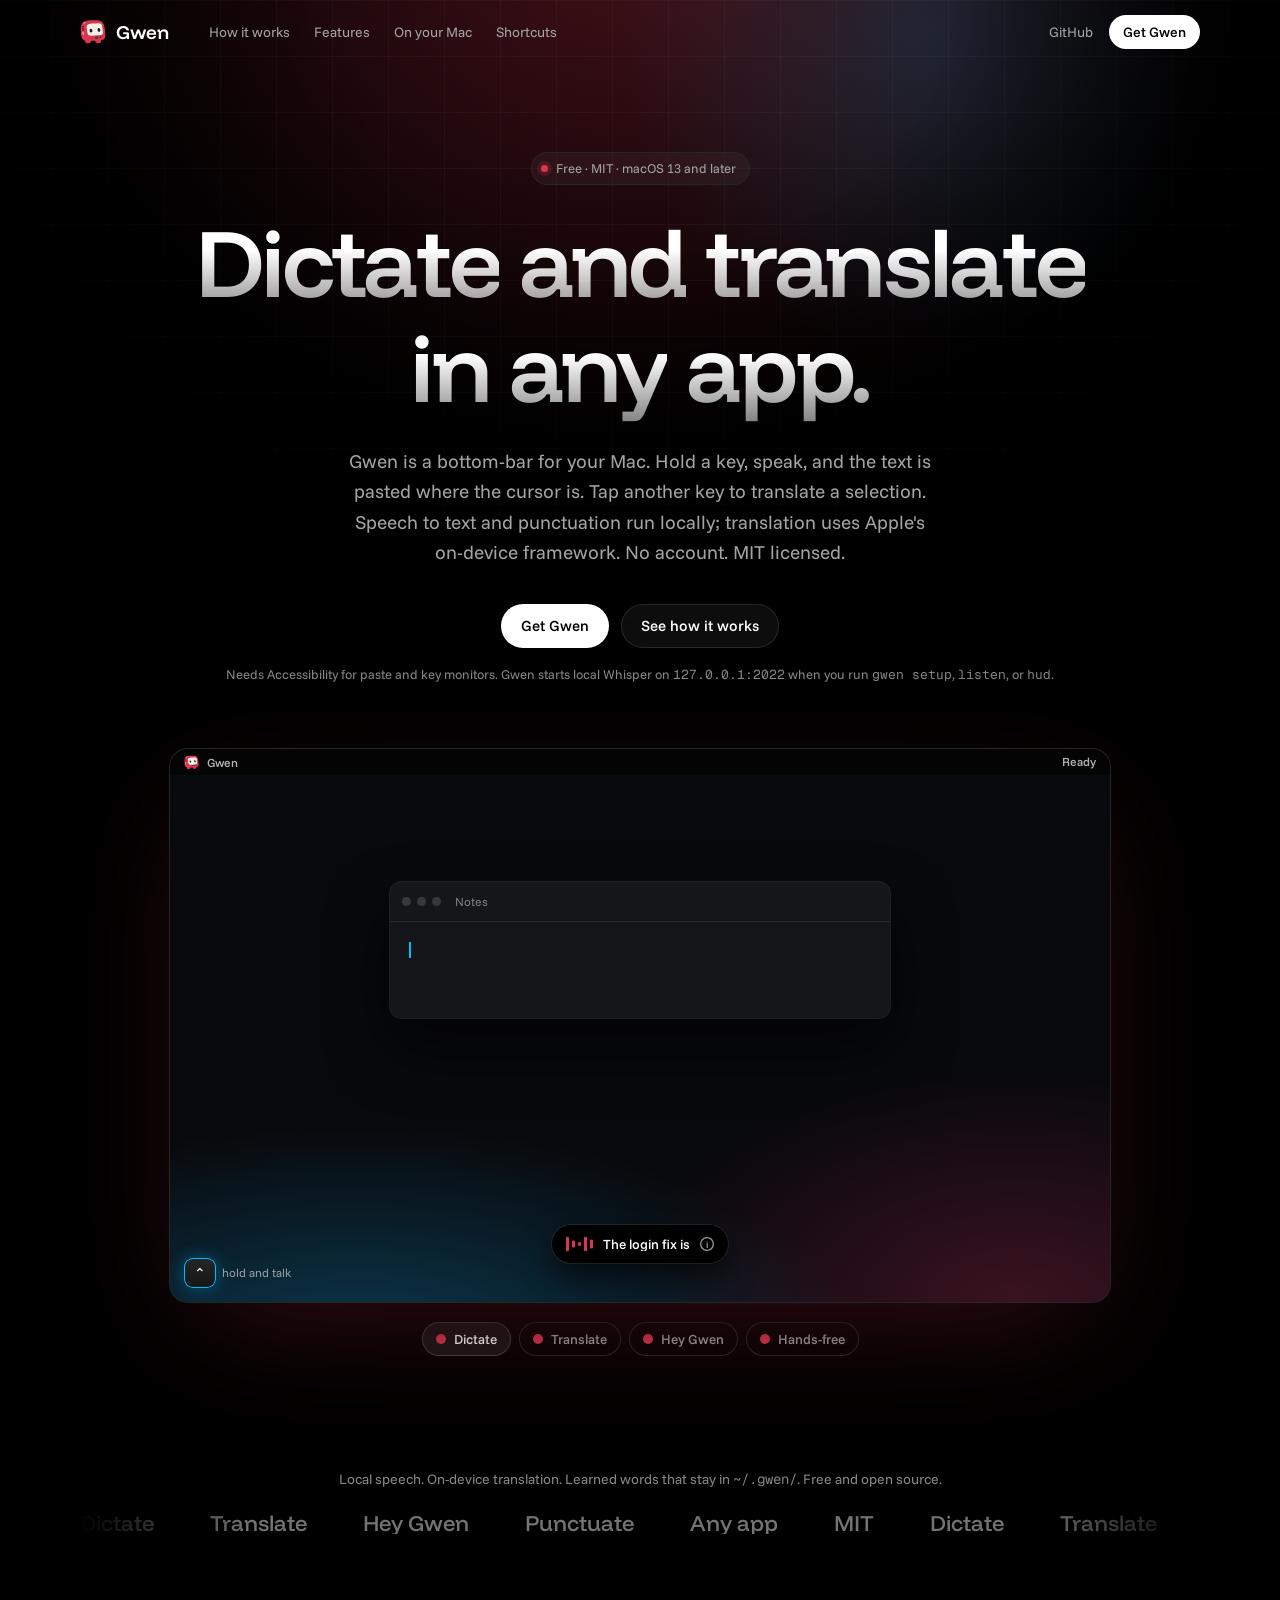
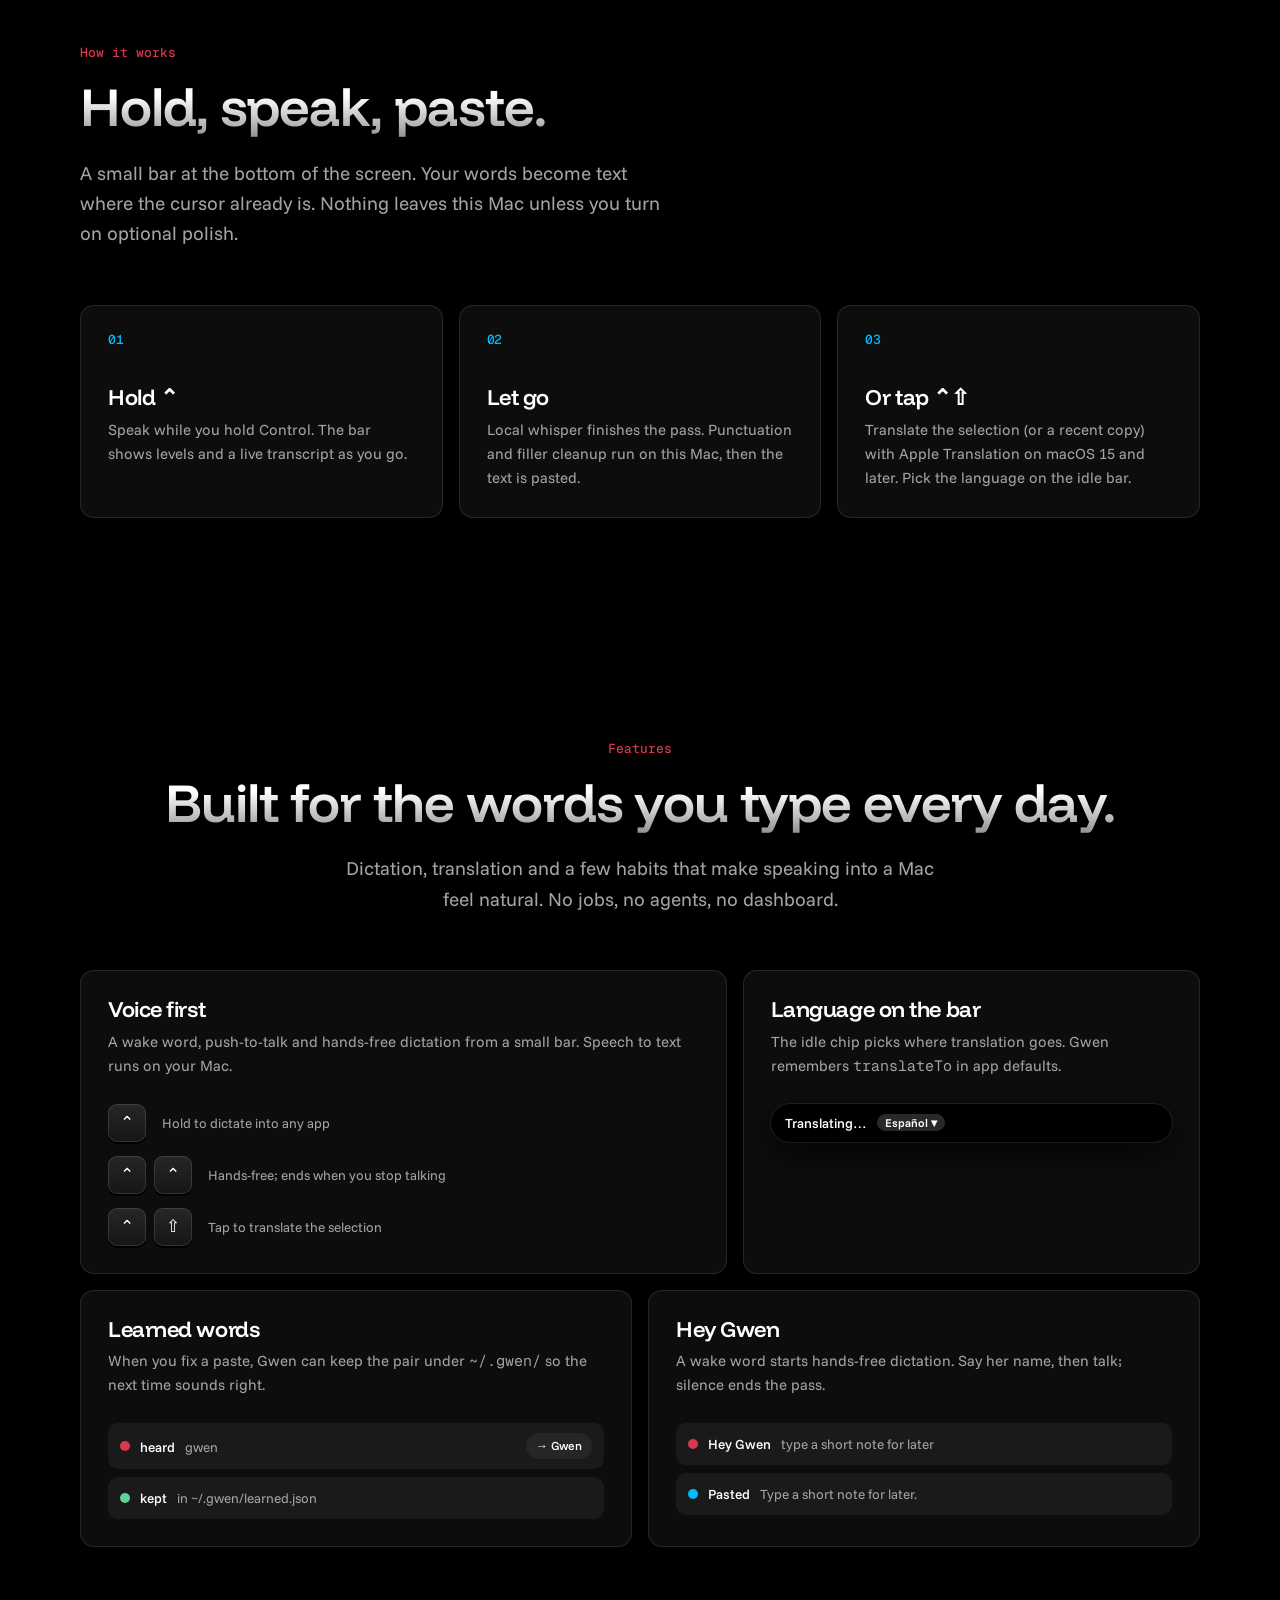
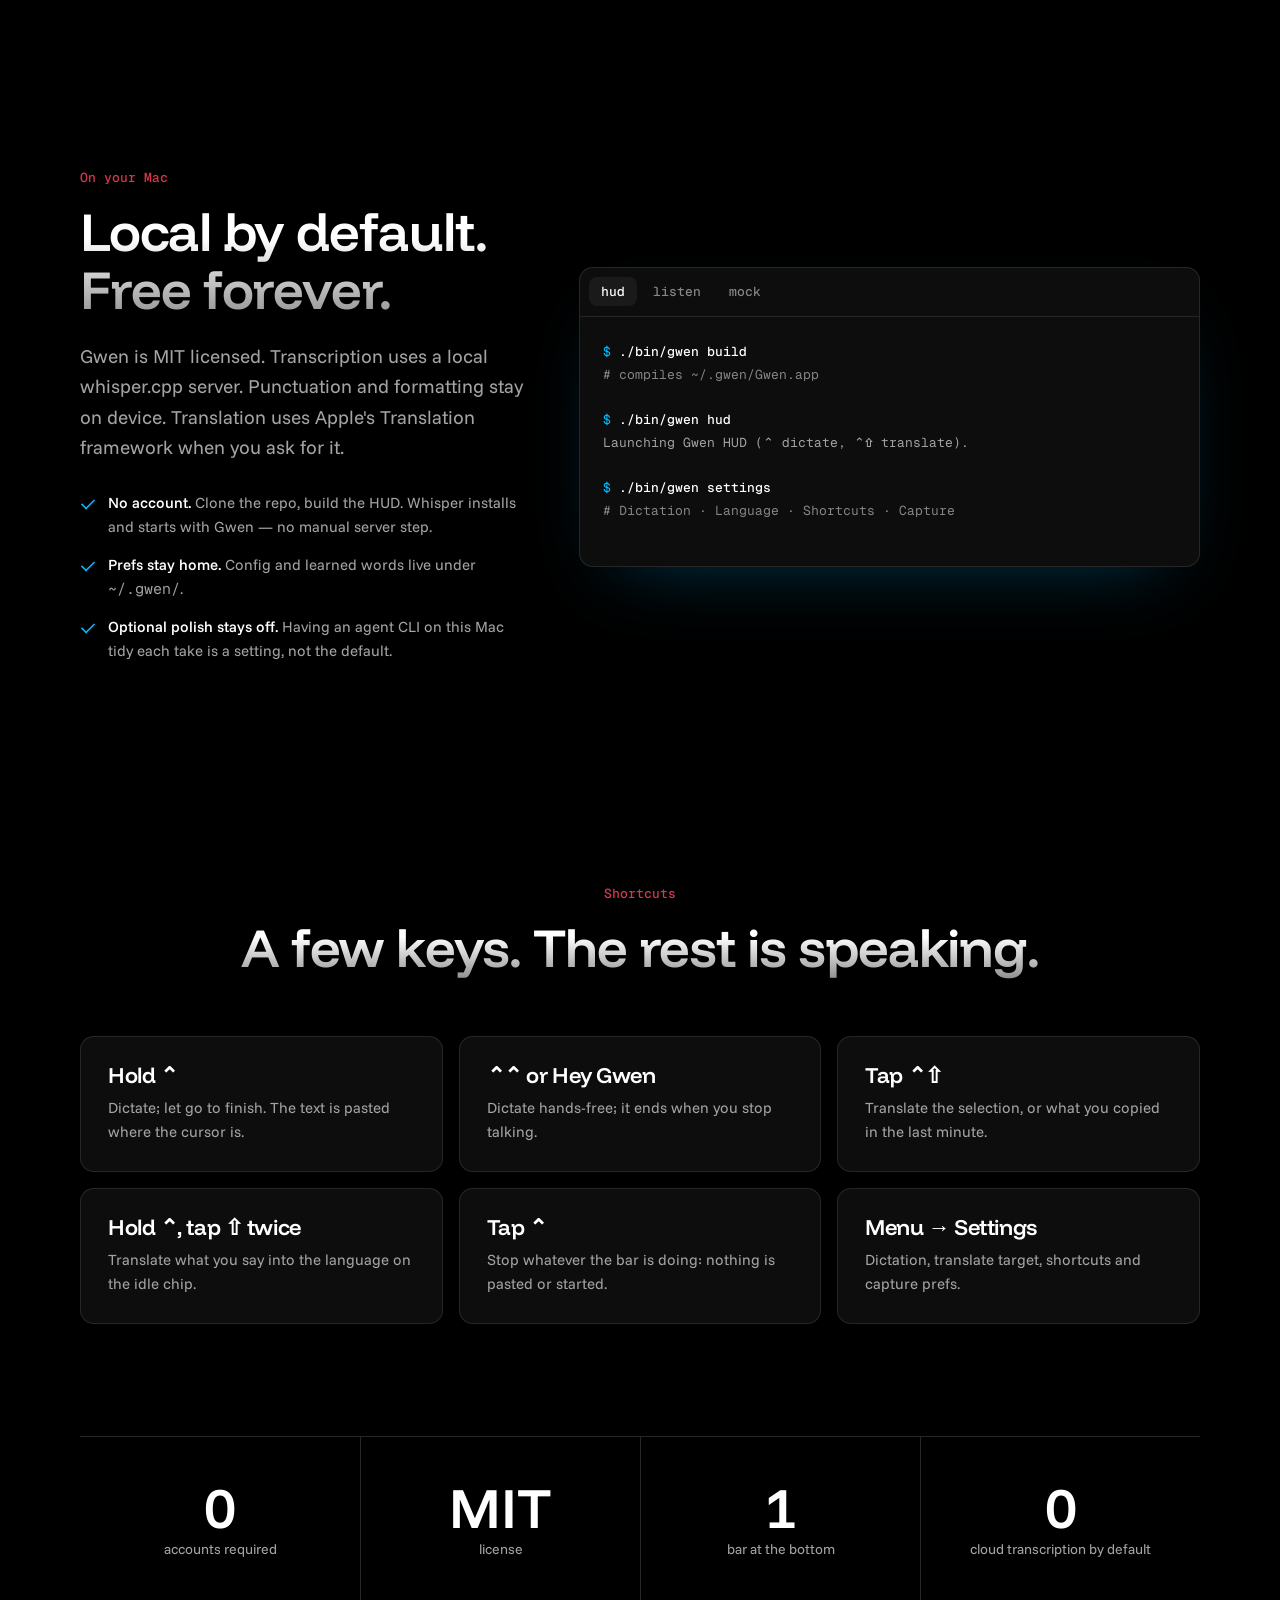
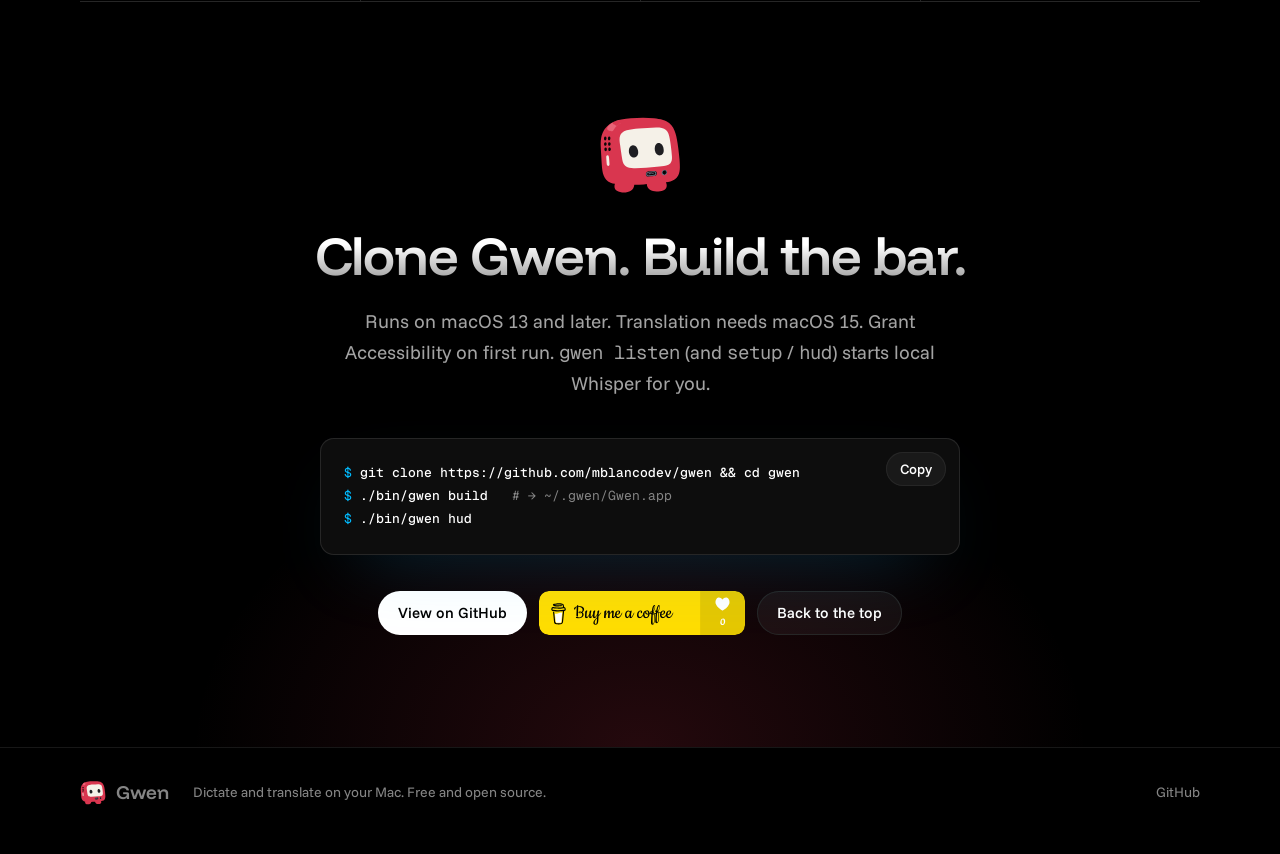
==== commit 4440d3ff: "Hey Gwen that works and learns your voice; one Language setting - Wake word: the listener now reads " ====
--- a/site/index.html
+++ b/site/index.html
@@ -144,7 +144,7 @@
 Launching Gwen HUD (⌃ dictate, ⌃⇧ translate).
 
 <span class="a">$</span> <b>./bin/gwen settings</b>
-<span class="c"># Dictation · Translate · Shortcuts · Capture</span></pre></div>
+<span class="c"># Dictation · Language · Shortcuts · Capture</span></pre></div>
     <div role="tabpanel" id="p-listen" aria-labelledby="t-listen" hidden><pre><span class="c"># ensures Whisper on 127.0.0.1:2022 (installs on first run)</span>
 <span class="a">$</span> <b>./bin/gwen listen</b>
 gwen listen: hold ⌃ to dictate, ⌃⌃ or Hey Gwen
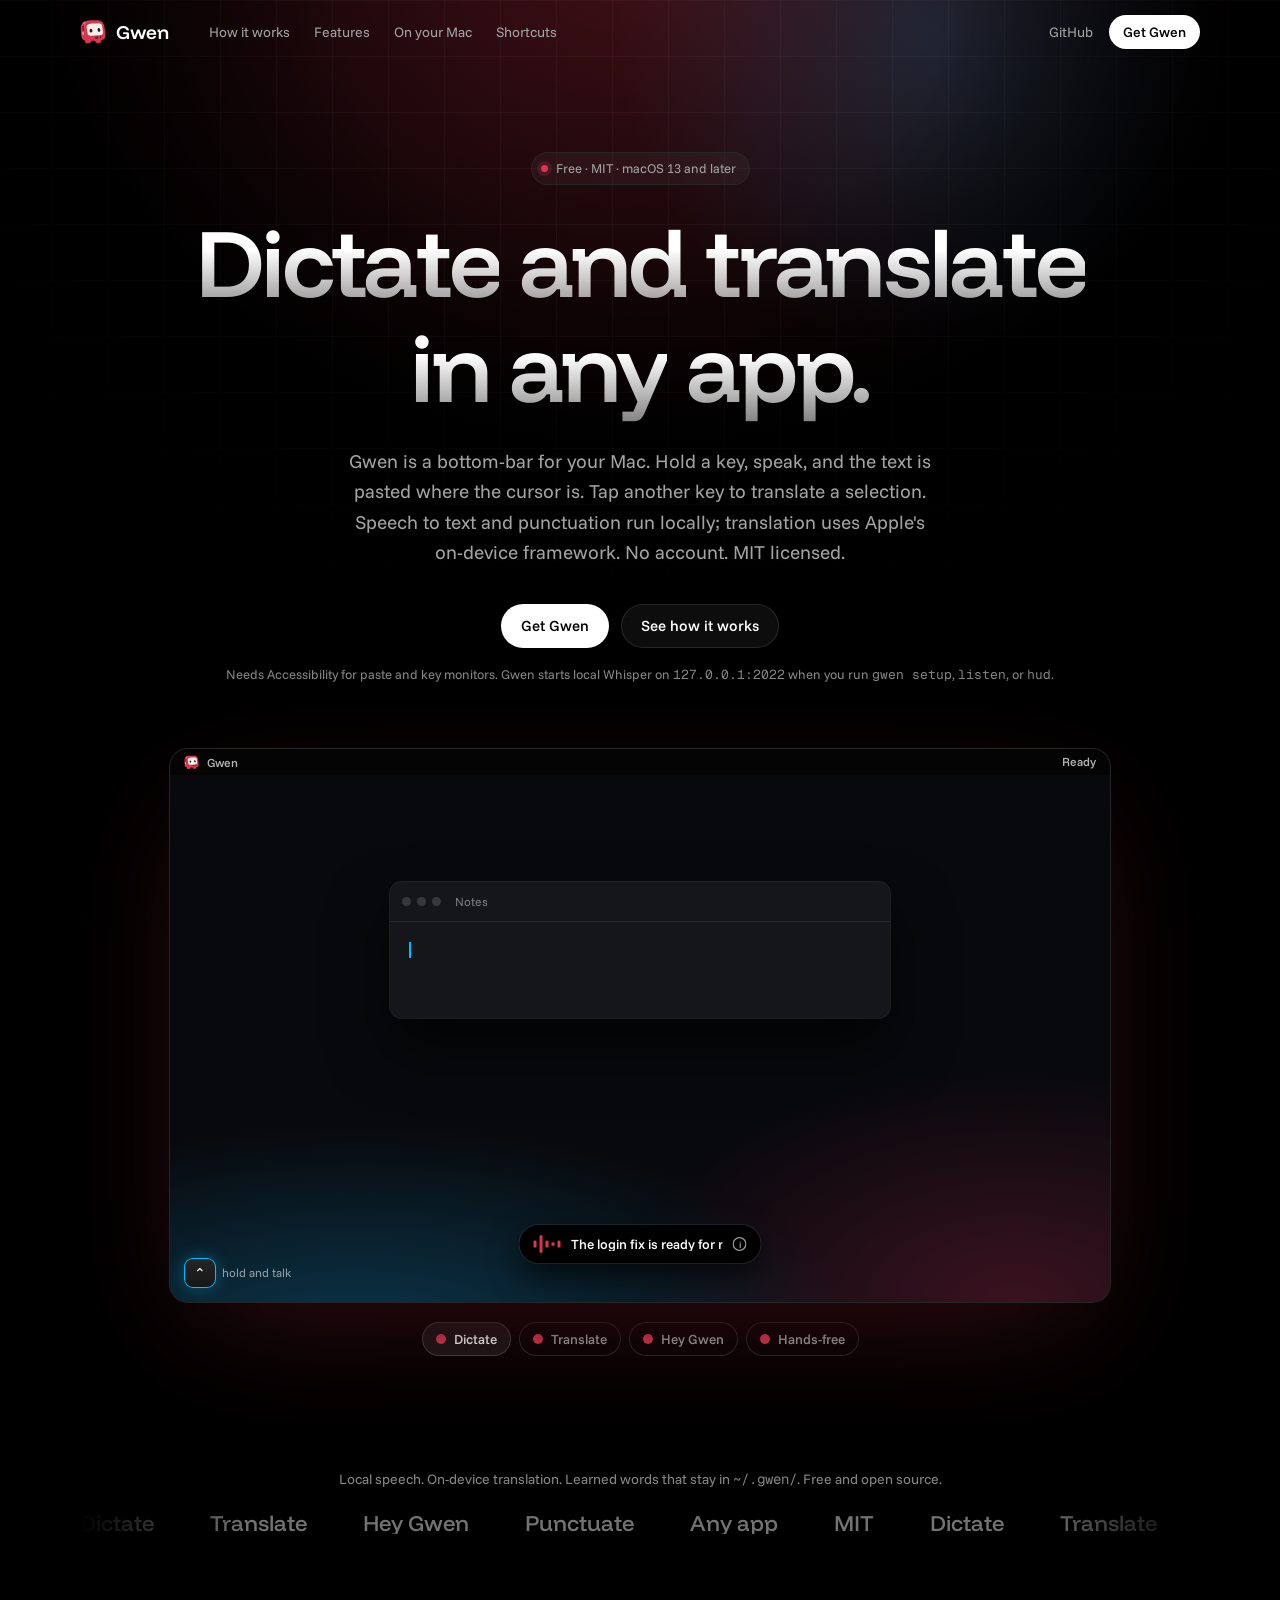
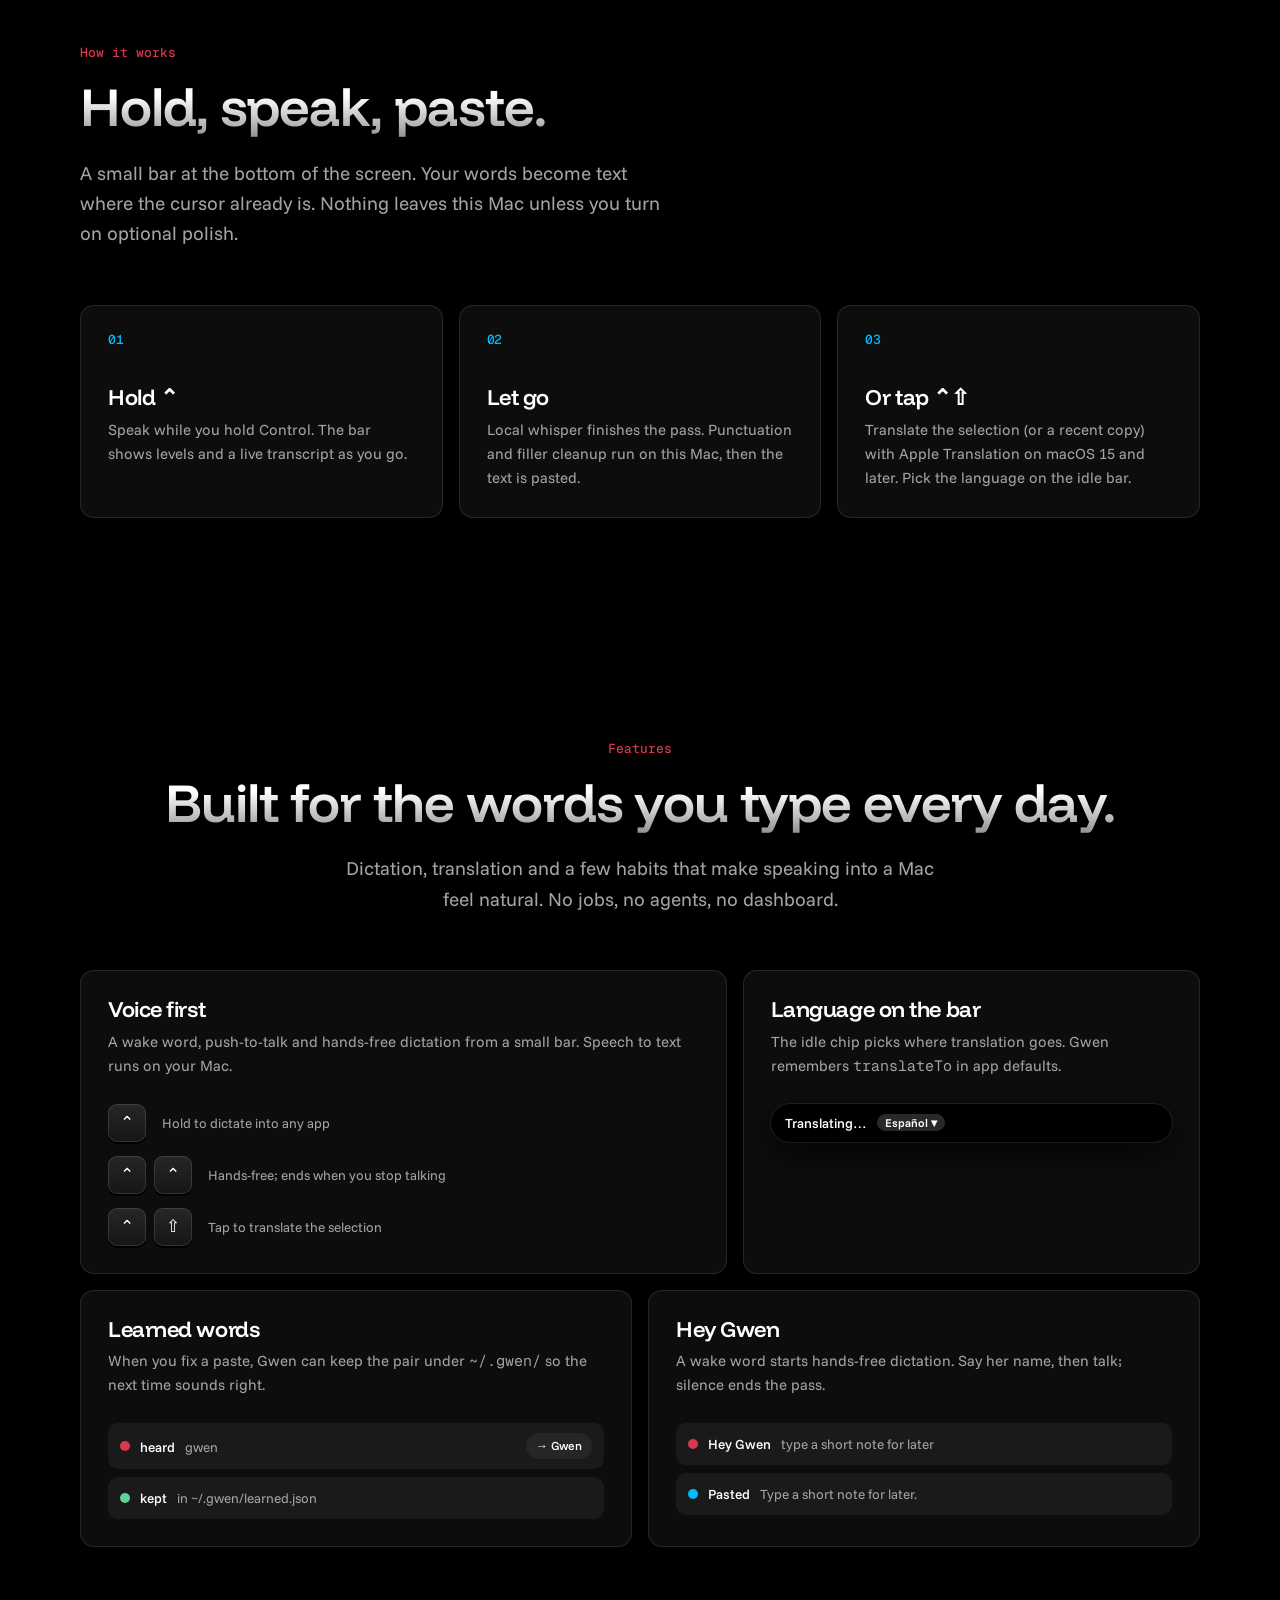
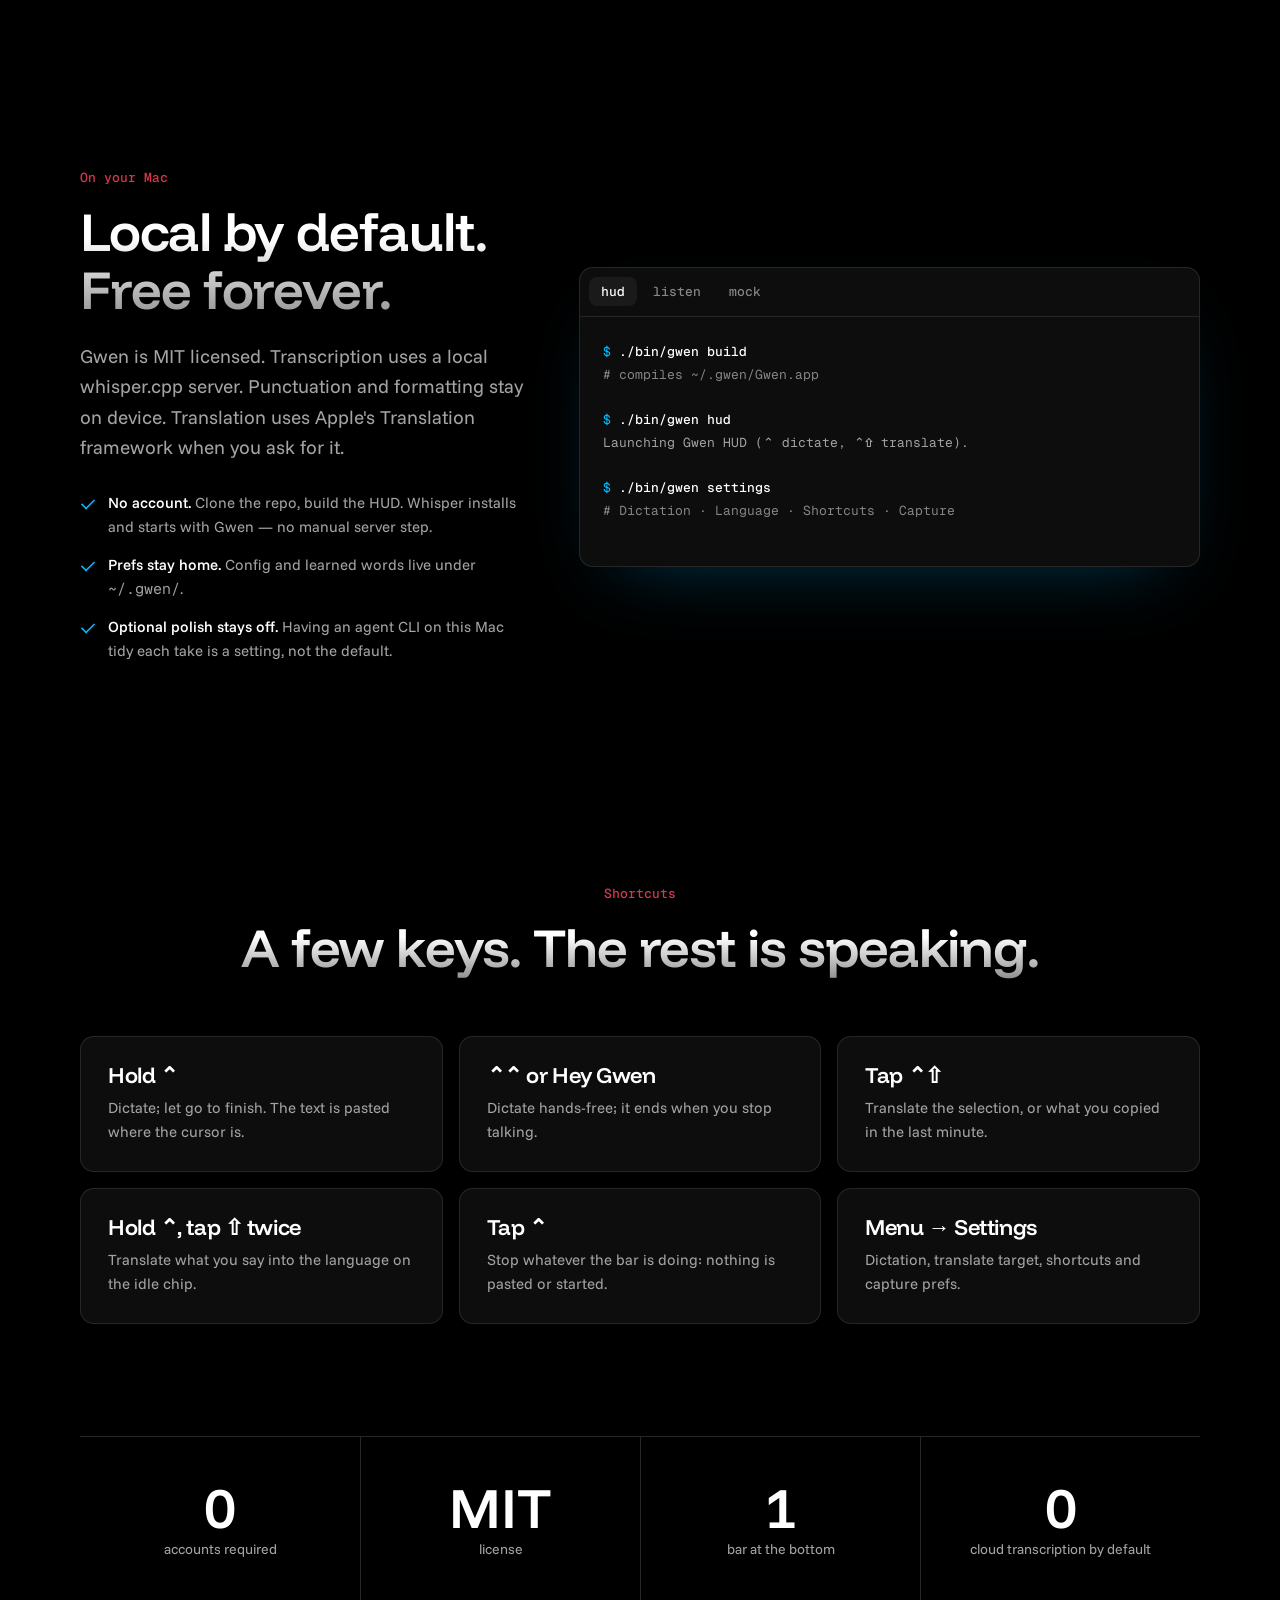
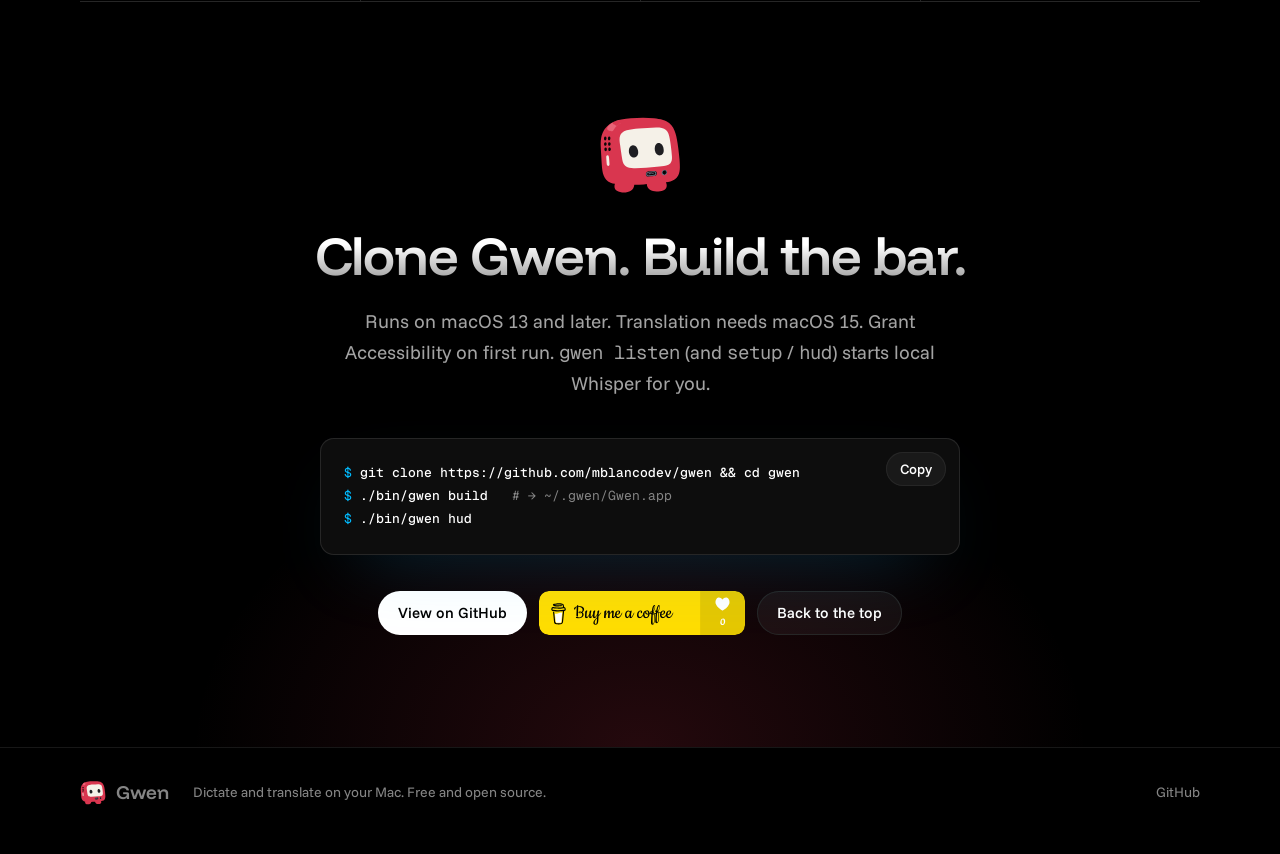
==== commit 14e12d4b: "fix: site layout issue" ====
--- a/site/index.html
+++ b/site/index.html
@@ -89,7 +89,7 @@
 <section id="how"><div class="wrap">
   <div class="head rv"><p class="kicker">How it works</p><h2 class="h2">Hold, speak, paste.</h2>
     <p class="lede">A small bar at the bottom of the screen. Your words become text where the cursor already is. Nothing leaves this Mac unless you turn on optional polish.</p></div>
-  <ul class="pipe" style="grid-template-columns: repeat(3, 1fr)">
+  <ul class="pipe">
     <li class="card rv" style="--d:0"><h3>Hold ⌃</h3><p>Speak while you hold Control. The bar shows levels and a live transcript as you go.</p></li>
     <li class="card rv" style="--d:1"><h3>Let go</h3><p>Local whisper finishes the pass. Punctuation and filler cleanup run on this Mac, then the text is pasted.</p></li>
     <li class="card rv" style="--d:2"><h3>Or tap ⌃⇧</h3><p>Translate the selection (or a recent copy) with Apple Translation on macOS 15 and later. Pick the language on the idle bar.</p></li>
--- a/site/styles.css
+++ b/site/styles.css
@@ -195,7 +195,7 @@
 @keyframes loop { to { transform: translateX(-50%); } }
 
 /* pipeline */
-.pipe { display: grid; grid-template-columns: repeat(4, 1fr); gap: 16px; counter-reset: s; }
+.pipe { display: grid; grid-template-columns: repeat(3, 1fr); gap: 16px; counter-reset: s; }
 .pipe li { list-style: none; counter-increment: s; }
 .pipe h3::before { content: "0" counter(s); font: 500 13px/1 var(--mono); color: var(--cyan); display: block; margin-bottom: 40px; }
 .pipe h3 { font-size: 24px; margin-bottom: 8px; }
@@ -399,6 +399,8 @@
   .line { position: static; display: table; margin-bottom: 16px; }
   .cast .gwen .line { margin-left: auto; }
   .card { padding: 22px; }
+  pre { white-space: pre-wrap; overflow-wrap: anywhere; }
+  .install pre { padding-top: 56px; }
 }
 @media (prefers-reduced-motion: reduce) {
   *, *::before, *::after { animation: none !important; transition: none !important; }
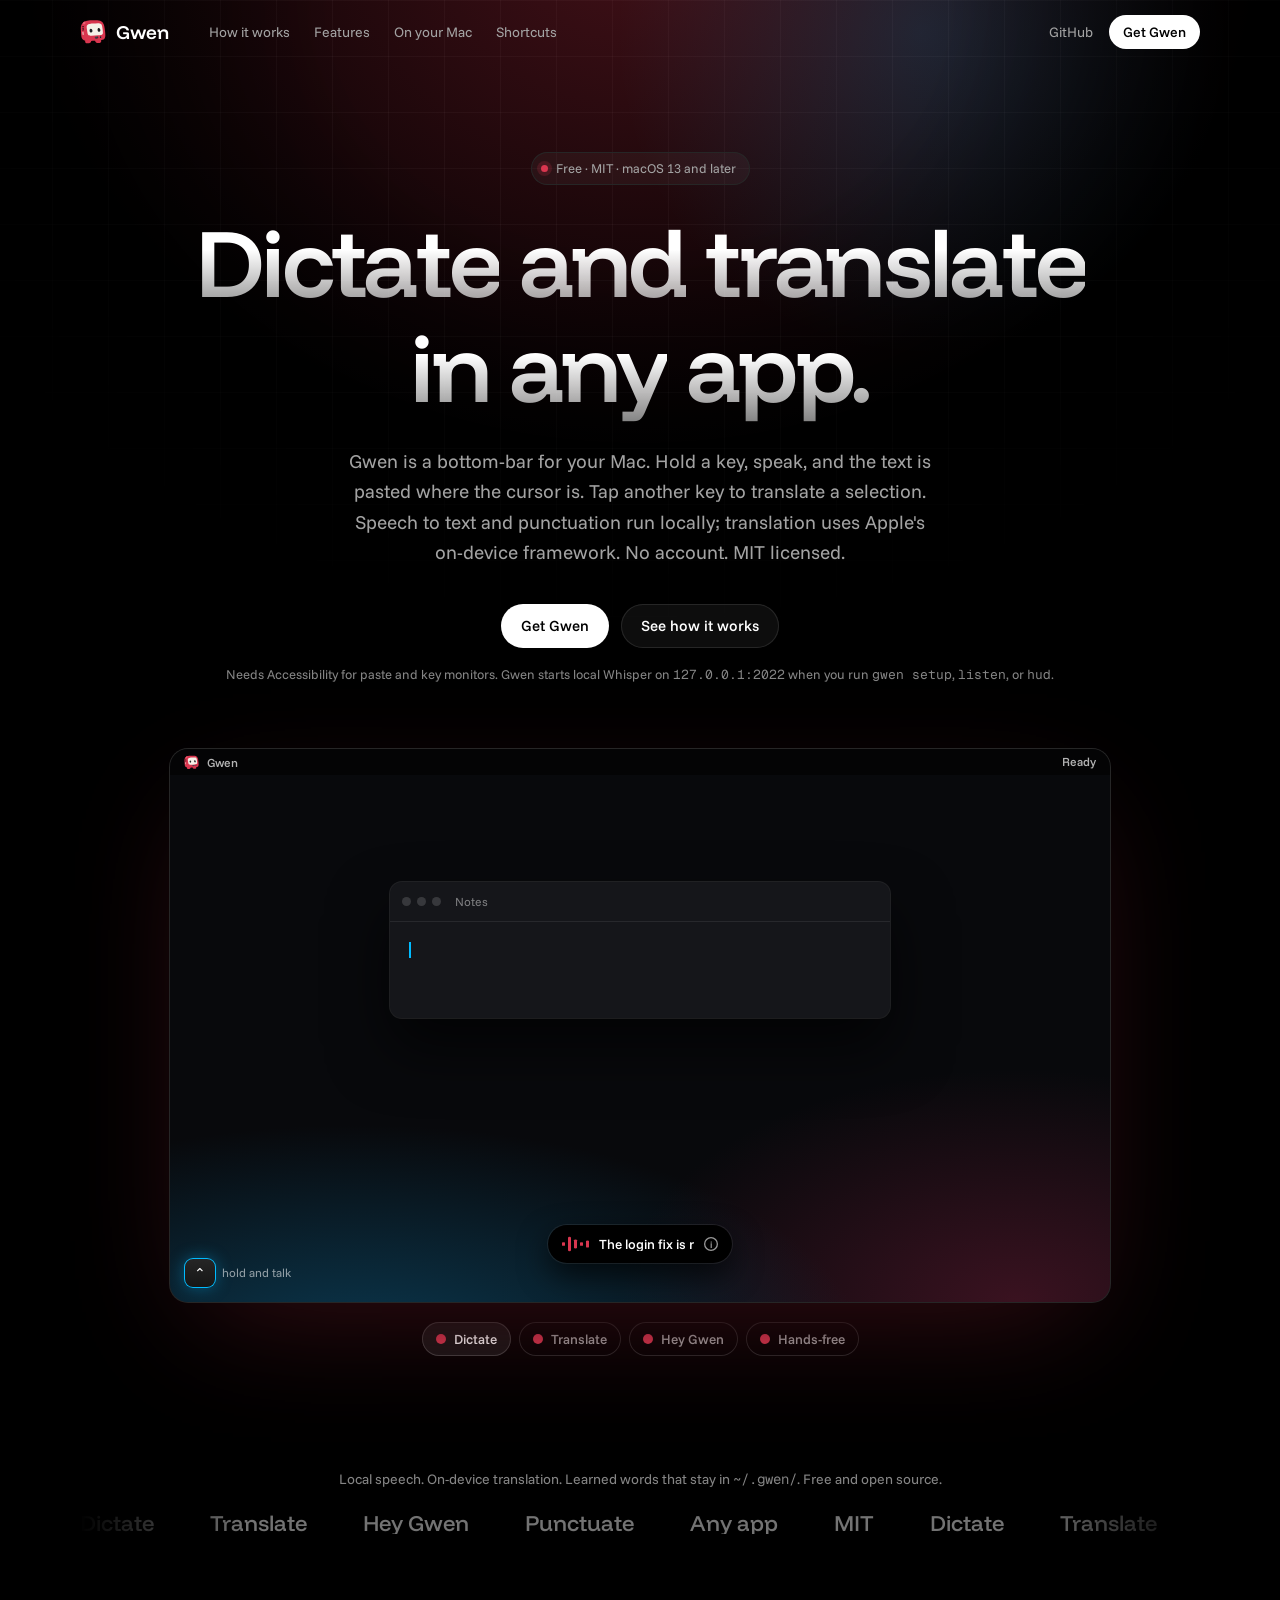
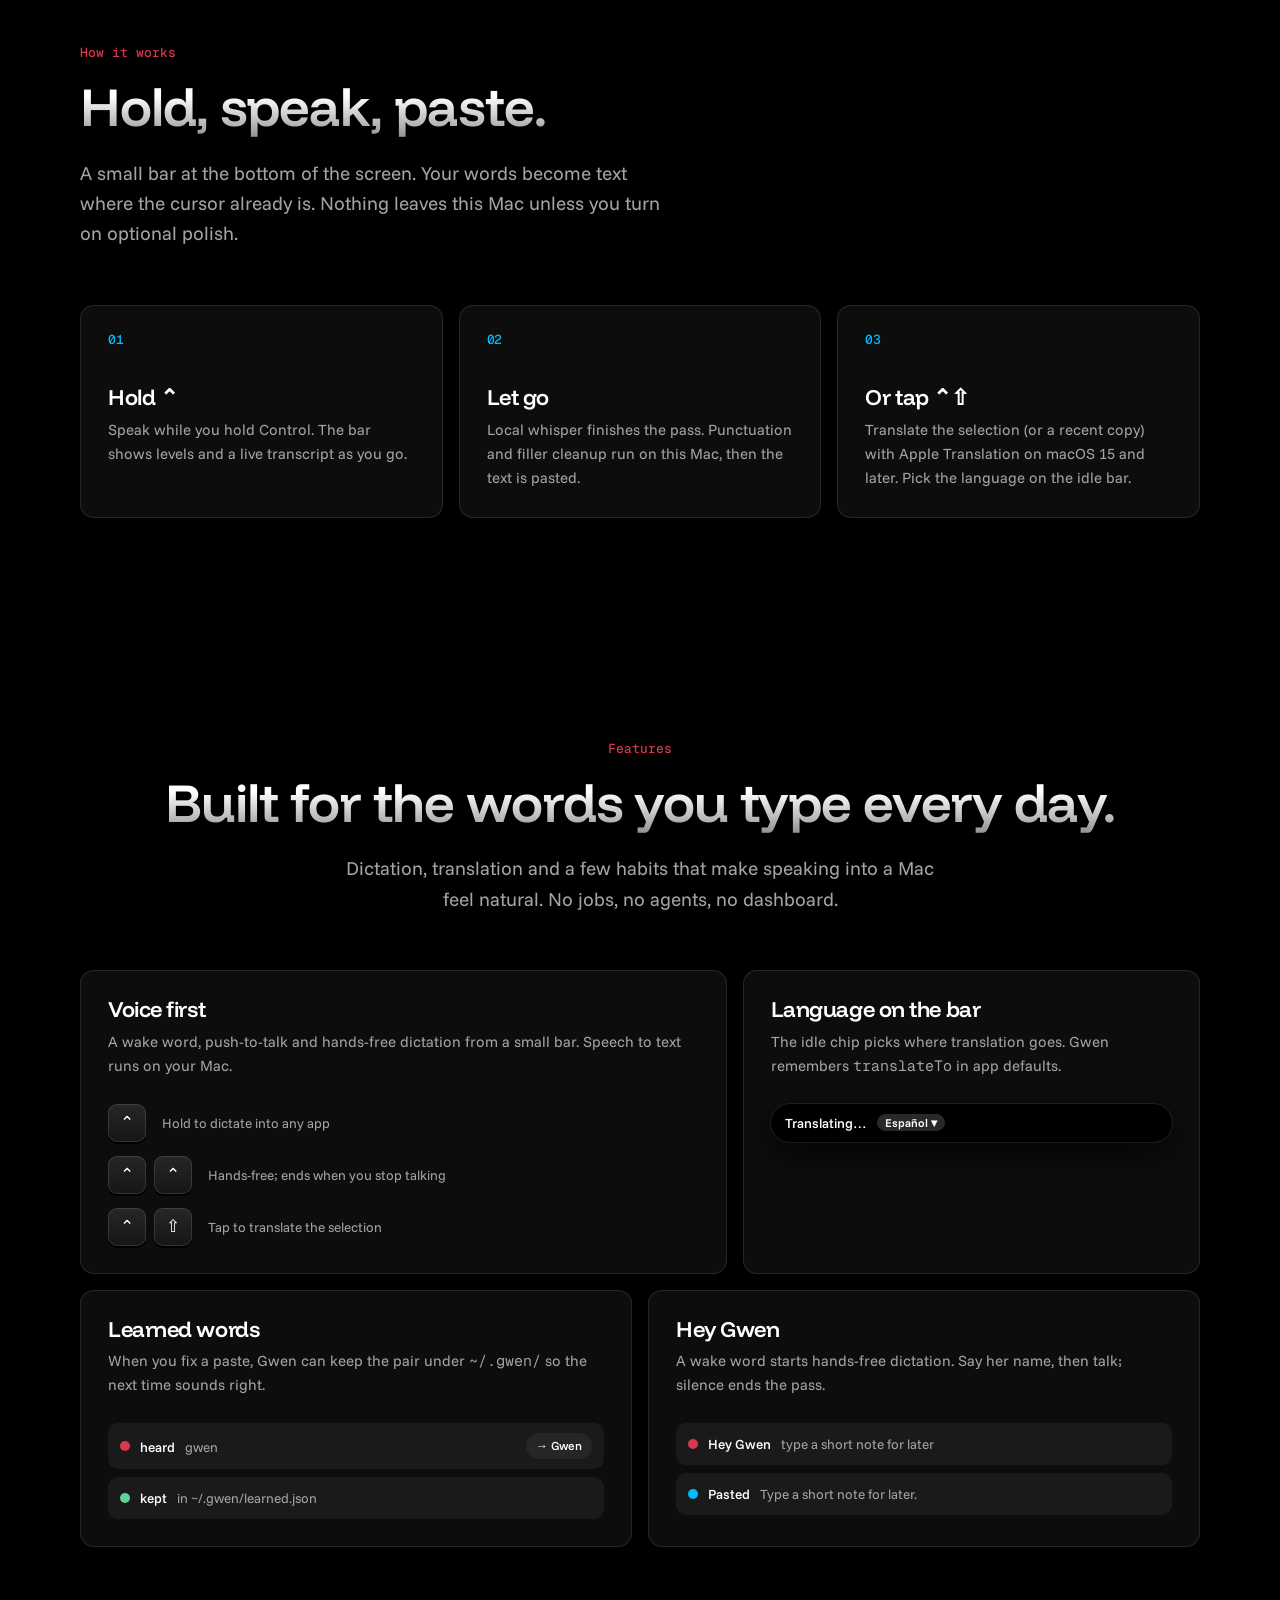
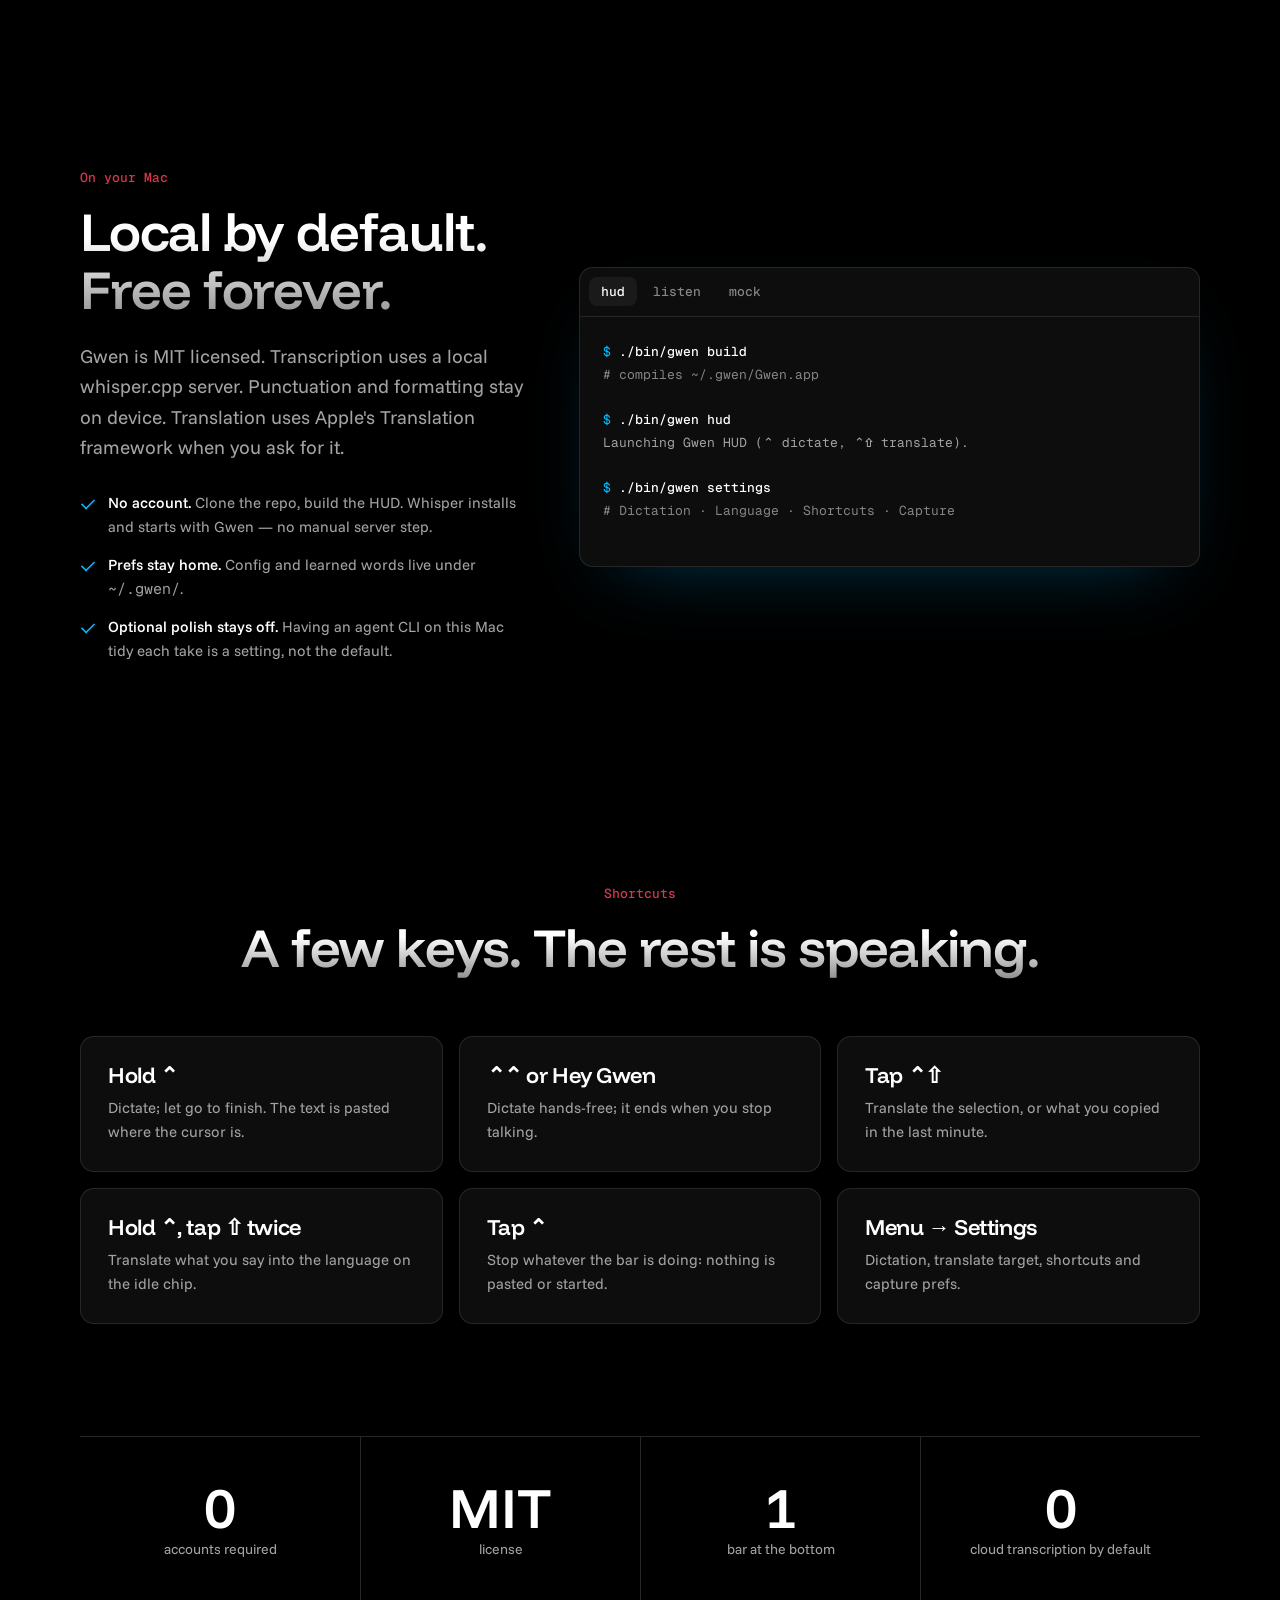
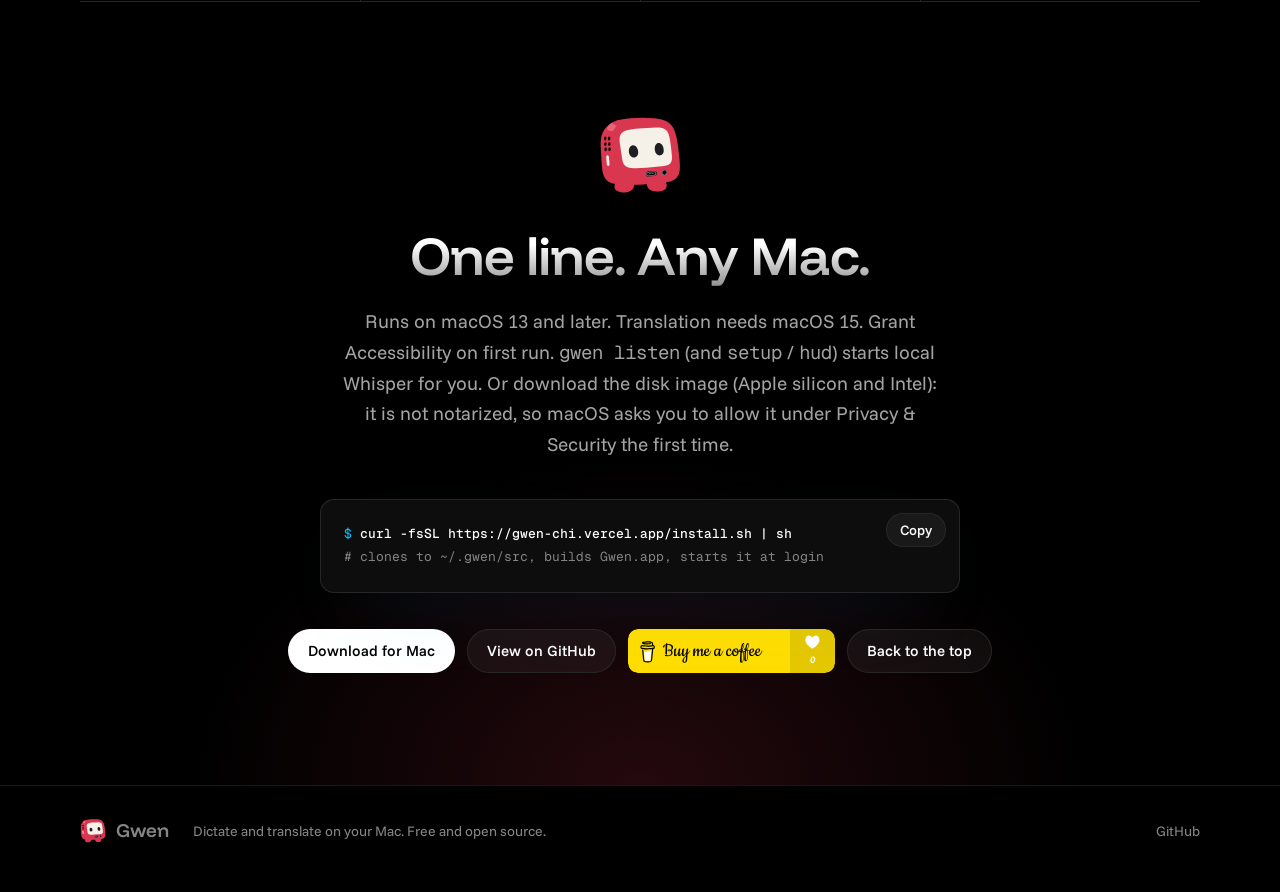
==== commit 6499704e: "Universal installer: one-line install script and a universal Gwen.dmg that installs itself site/inst" ====
--- a/site/index.html
+++ b/site/index.html
@@ -183,13 +183,13 @@
 
 <section class="install" id="install"><div class="wrap">
   <div class="duo rv"><svg class="gwen"><use href="#robot"/></svg></div>
-  <h2 class="h2 rv">Clone Gwen. Build the bar.</h2>
-  <p class="lede rv" style="margin-inline:auto">Runs on macOS 13 and later. Translation needs macOS 15. Grant Accessibility on first run. <code>gwen listen</code> (and <code>setup</code> / <code>hud</code>) starts local Whisper for you.</p>
-  <div class="term rv"><button class="btn ghost small copy" id="copy">Copy</button><pre id="cmd"><span class="a">$</span> <b>git clone https://github.com/mblancodev/gwen && cd gwen</b>
-<span class="a">$</span> <b>./bin/gwen build</b>   <span class="c"># → ~/.gwen/Gwen.app</span>
-<span class="a">$</span> <b>./bin/gwen hud</b></pre></div>
+  <h2 class="h2 rv">One line. Any Mac.</h2>
+  <p class="lede rv" style="margin-inline:auto">Runs on macOS 13 and later. Translation needs macOS 15. Grant Accessibility on first run. <code>gwen listen</code> (and <code>setup</code> / <code>hud</code>) starts local Whisper for you. Or download the disk image (Apple silicon and Intel): it is not notarized, so macOS asks you to allow it under Privacy &amp; Security the first time.</p>
+  <div class="term rv"><button class="btn ghost small copy" id="copy">Copy</button><pre id="cmd"><span class="a">$</span> <b>curl -fsSL https://gwen-chi.vercel.app/install.sh | sh</b>
+<span class="c"># clones to ~/.gwen/src, builds Gwen.app, starts it at login</span></pre></div>
   <div class="cta rv">
-    <a class="btn primary" href="https://github.com/mblancodev/gwen">View on GitHub</a>
+    <a class="btn primary" href="https://github.com/mblancodev/gwen/releases/latest/download/Gwen.dmg">Download for Mac</a>
+    <a class="btn ghost" href="https://github.com/mblancodev/gwen">View on GitHub</a>
     <a class="bmc" href="https://www.buymeacoffee.com/manuelblancodev" target="_blank" rel="noopener noreferrer" aria-label="Buy me a coffee">
       <img src="buymeacoffee.svg" width="217" height="48" alt="Buy me a coffee">
     </a>
